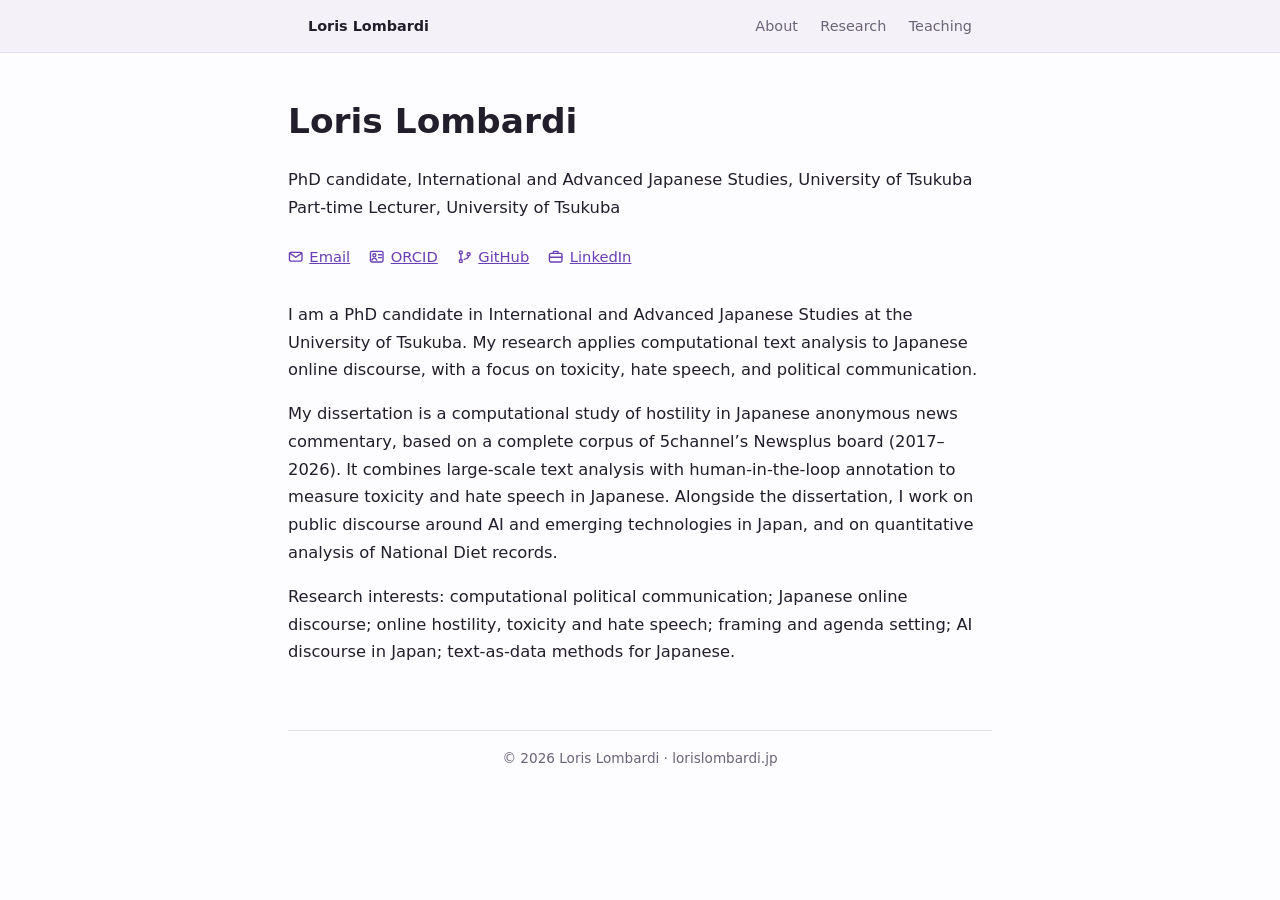
==== docs/index.html @ 89d7ee1a "minimalist restyle" ====
<!DOCTYPE html>
<html xmlns="http://www.w3.org/1999/xhtml" lang="en" xml:lang="en"><head>

<meta charset="utf-8">
<meta name="generator" content="quarto-1.10.18">

<meta name="viewport" content="width=device-width, initial-scale=1.0, user-scalable=yes">


<title>Loris Lombardi</title>
<style>
/* Default styles provided by pandoc.
** See https://pandoc.org/MANUAL.html#variables-for-html for config info.
*/
span.smallcaps{font-variant: small-caps;}
div.columns{display: flex; gap: 1.5em;}
div.column{flex: auto;}
@media screen {
div.columns{gap: min(4vw, 1.5em);}
div.column{overflow-x: auto;}
}
div.hanging-indent{margin-left: 1.5em; text-indent: -1.5em;}
ul.task-list{list-style: none;}
ul.task-list li input[type="checkbox"] {
  width: 0.8em;
  margin: 0 0.8em 0.2em -1em; /* quarto-specific, see https://github.com/quarto-dev/quarto-cli/issues/4556 */ 
  vertical-align: middle;
}
.display.math{display: block; text-align: center; margin: 0.5rem auto;}
</style>




<link rel="stylesheet" href="style.css">
</head>

<body>

<nav>
  <a class="me" href="index.html">Loris Lombardi</a>
  <a href="index.html">About</a>
  <a href="research.html">Research</a>
  <a href="teaching.html">Teaching</a>
</nav>

<header id="title-block-header">
<h1 class="title">Loris Lombardi</h1>

</header>


<p>PhD candidate, International and Advanced Japanese Studies, University of Tsukuba<br>
Part-time Lecturer, University of Tsukuba</p>
<p class="links">
<a href="mailto:loris.lombardi.jp@gmail.com"><svg viewbox="0 0 16 16" fill="none" stroke="currentColor" stroke-width="1.4" stroke-linecap="round" stroke-linejoin="round" aria-hidden="true"><rect x="1.5" y="3.5" width="13" height="9" rx="1.5"></rect><path d="M2 4.5l6 4 6-4"></path></svg>Email</a> <a href="https://orcid.org/0009-0002-4915-1750"><svg viewbox="0 0 16 16" fill="none" stroke="currentColor" stroke-width="1.4" stroke-linecap="round" stroke-linejoin="round" aria-hidden="true"><rect x="1.5" y="2.5" width="13" height="11" rx="1.5"></rect><circle cx="5.5" cy="6.5" r="1.6"></circle><path d="M3 11.5c.6-1.3 1.5-2 2.5-2s1.9.7 2.5 2M10 6h3M10 9h3"></path></svg>ORCID</a> <a href="https://github.com/lolonifuji"><svg viewbox="0 0 16 16" fill="none" stroke="currentColor" stroke-width="1.4" stroke-linecap="round" stroke-linejoin="round" aria-hidden="true"><circle cx="4" cy="3.5" r="1.6"></circle><circle cx="4" cy="12.5" r="1.6"></circle><circle cx="12" cy="5.5" r="1.6"></circle><path d="M4 5.1v5.8M12 7.1c0 2.4-2 3.2-4.5 3.6"></path></svg>GitHub</a> <a href="https://www.linkedin.com/in/lorislombardi"><svg viewbox="0 0 16 16" fill="none" stroke="currentColor" stroke-width="1.4" stroke-linecap="round" stroke-linejoin="round" aria-hidden="true"><rect x="1.5" y="4.5" width="13" height="9" rx="1.5"></rect><path d="M5.5 4.5V3.2c0-.4.3-.7.7-.7h3.6c.4 0 .7.3.7.7v1.3M1.5 8.5h13"></path></svg>LinkedIn</a>
</p>
<p>I am a PhD candidate in International and Advanced Japanese Studies at the University of Tsukuba. My research applies computational text analysis to Japanese online discourse, with a focus on toxicity, hate speech, and political communication.</p>
<p>My dissertation is a computational study of hostility in Japanese anonymous news commentary, based on a complete corpus of 5channel’s Newsplus board (2017–2026). It combines large-scale text analysis with human-in-the-loop annotation to measure toxicity and hate speech in Japanese. Alongside the dissertation, I work on public discourse around AI and emerging technologies in Japan, and on quantitative analysis of National Diet records.</p>
<p>Research interests: computational political communication; Japanese online discourse; online hostility, toxicity and hate speech; framing and agenda setting; AI discourse in Japan; text-as-data methods for Japanese.</p>


<footer>© 2026 Loris Lombardi · lorislombardi.jp</footer>




</body></html>
---- docs/style.css ----
/* Loris Lombardi — lorislombardi.jp
   Dark by default; follows the visitor's system when they prefer light. */

:root {
  --bg:     #0e0d12;
  --raise:  #17151e;
  --text:   #e8e6ee;
  --muted:  #9a95a8;
  --accent: #b79ae8;
  --rule:   #2a2735;
  color-scheme: dark;
}

@media (prefers-color-scheme: light) {
  :root {
    --bg:     #fdfcfe;
    --raise:  #f4f1f8;
    --text:   #221e2c;
    --muted:  #6b6478;
    --accent: #6a3fb5;
    --rule:   #e4dfed;
    color-scheme: light;
  }
}

body {
  max-width: 44rem;
  margin: 0 auto;
  padding: 0 1.25rem 4rem;
  background: var(--bg);
  color: var(--text);
  font-family: system-ui, "Hiragino Kaku Gothic ProN", "Yu Gothic UI", sans-serif;
  font-size: 1.02rem;
  line-height: 1.7;
}

/* nav sits in a full-width band above the text column */

nav {
  display: flex;
  gap: 1.4rem;
  margin: 0 calc(50% - 50vw) 3rem;
  padding: 0.85rem max(1.25rem, calc(50vw - 20.75rem));
  background: var(--raise);
  border-bottom: 1px solid var(--rule);
  font-size: 0.9rem;
}

nav .me { font-weight: 650; margin-right: auto; color: var(--text); }
nav a   { color: var(--muted); text-decoration: none; }
nav a:hover, nav .me:hover { color: var(--accent); }

h1 { font-size: 2.15rem; font-weight: 650; line-height: 1.2; margin: 0 0 1.5rem; }

h2 {
  font-size: 1.3rem;
  font-weight: 600;
  line-height: 1.2;
  margin: 3rem 0 1.2rem;
  padding-bottom: 0.35rem;
  border-bottom: 1px solid var(--rule);
}

a { color: var(--accent); }

/* icon row under the affiliation */

.links {
  display: flex;
  flex-wrap: wrap;
  gap: 1.2rem;
  margin: 1.4rem 0 2rem;
  font-size: 0.92rem;
}

.links a { display: inline-flex; align-items: center; gap: 0.4em; }
.links svg { width: 1.05em; height: 1.05em; flex: none; }

/* backtick spans in the .qmd are the status words */

code {
  font-family: inherit;
  font-size: 0.88em;
  font-style: italic;
  color: var(--muted);
}

footer {
  margin-top: 4rem;
  padding-top: 1rem;
  border-top: 1px solid var(--rule);
  color: var(--muted);
  font-size: 0.85rem;
  text-align: center;
}
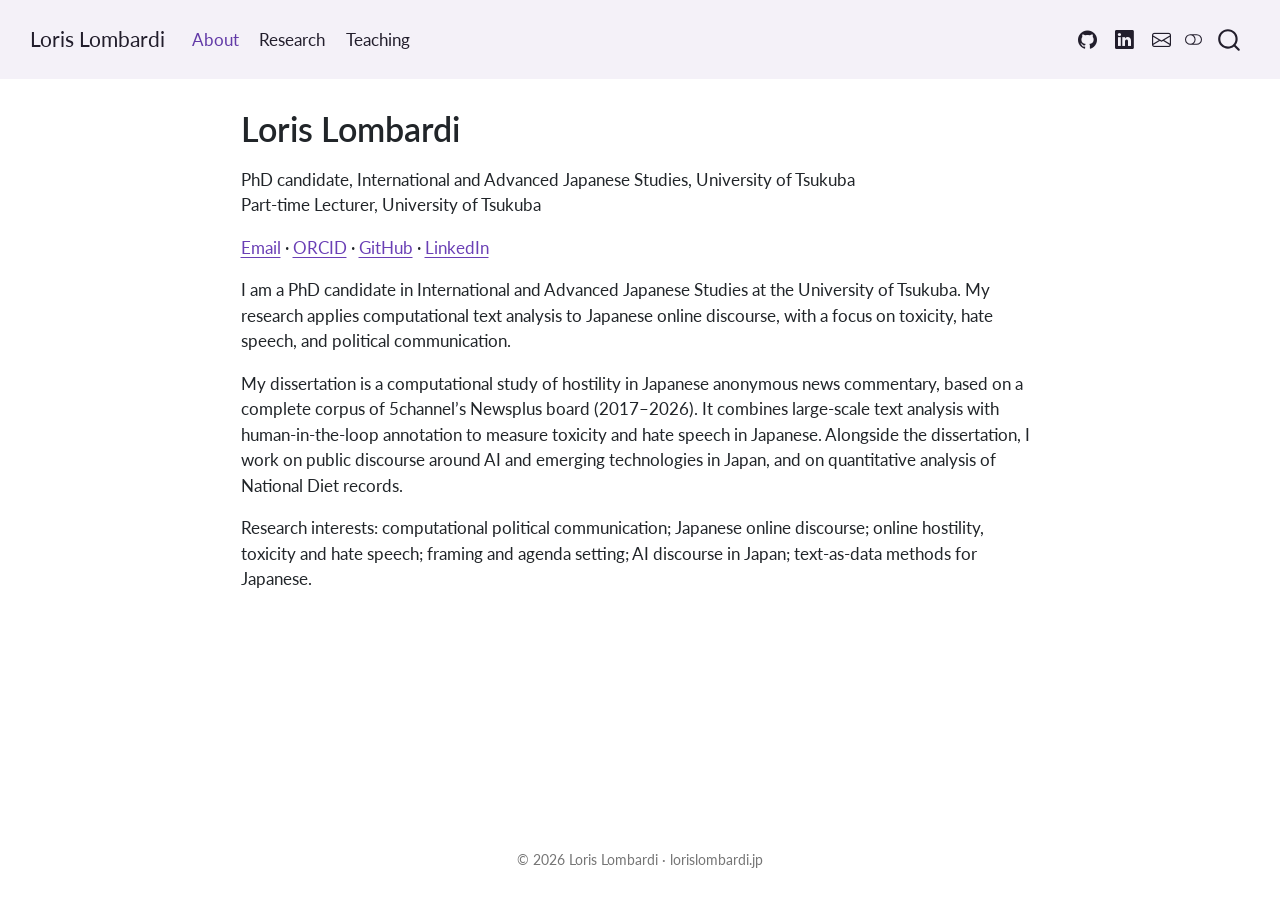
==== commit 7b0c0b5b: "revert restyle" ====
--- a/docs/index.html
+++ b/docs/index.html
@@ -26,41 +26,742 @@
   margin: 0 0.8em 0.2em -1em; /* quarto-specific, see https://github.com/quarto-dev/quarto-cli/issues/4556 */ 
   vertical-align: middle;
 }
-.display.math{display: block; text-align: center; margin: 0.5rem auto;}
 </style>
 
 
-
-
-<link rel="stylesheet" href="style.css">
+<script src="site_libs/quarto-nav/quarto-nav.js"></script>
+<script src="site_libs/quarto-nav/headroom.min.js"></script>
+<script src="site_libs/clipboard/clipboard.min.js"></script>
+<script src="site_libs/quarto-search/autocomplete.umd.js"></script>
+<script src="site_libs/quarto-search/fuse.min.js"></script>
+<script src="site_libs/quarto-search/quarto-search.js"></script>
+<meta name="quarto:offset" content="./">
+<script src="site_libs/quarto-html/quarto.js" type="module"></script>
+<script src="site_libs/quarto-html/tabsets/tabsets.js" type="module"></script>
+<script src="site_libs/quarto-html/popper.min.js"></script>
+<script src="site_libs/quarto-html/tippy.umd.min.js"></script>
+<script src="site_libs/quarto-html/anchor.min.js"></script>
+<link href="site_libs/quarto-html/tippy.css" rel="stylesheet">
+<link href="site_libs/quarto-html/quarto-syntax-highlighting-64a204ab8560d761af7679ceaba22944.css" rel="stylesheet" class="quarto-color-scheme" id="quarto-text-highlighting-styles">
+<link href="site_libs/quarto-html/quarto-syntax-highlighting-dark-b85bc7c33db8c58e0ec93c3465666fed.css" rel="stylesheet" class="quarto-color-scheme quarto-color-alternate" id="quarto-text-highlighting-styles">
+<link href="site_libs/quarto-html/quarto-syntax-highlighting-64a204ab8560d761af7679ceaba22944.css" rel="stylesheet" class="quarto-color-scheme-extra" id="quarto-text-highlighting-styles">
+<script src="site_libs/bootstrap/bootstrap.min.js"></script>
+<link href="site_libs/bootstrap/bootstrap-icons.css" rel="stylesheet">
+<link href="site_libs/bootstrap/bootstrap-0002edb258801a004821be51d7a4dec7.min.css" rel="stylesheet" append-hash="true" class="quarto-color-scheme" id="quarto-bootstrap" data-mode="light">
+<link href="site_libs/bootstrap/bootstrap-dark-726019d8664c9b7720eb464dc71f8869.min.css" rel="stylesheet" append-hash="true" class="quarto-color-scheme quarto-color-alternate" id="quarto-bootstrap" data-mode="dark">
+<link href="site_libs/bootstrap/bootstrap-0002edb258801a004821be51d7a4dec7.min.css" rel="stylesheet" append-hash="true" class="quarto-color-scheme-extra" id="quarto-bootstrap" data-mode="light">
+<script id="quarto-search-options" type="application/json">{
+  "location": "navbar",
+  "copy-button": false,
+  "collapse-after": 3,
+  "panel-placement": "end",
+  "type": "overlay",
+  "limit": 50,
+  "keyboard-shortcut": [
+    "f",
+    "/",
+    "s"
+  ],
+  "show-item-context": false,
+  "language": {
+    "search-no-results-text": "No results",
+    "search-matching-documents-text": "matching documents",
+    "search-copy-link-title": "Copy link to search",
+    "search-hide-matches-text": "Hide additional matches",
+    "search-more-match-text": "more match in this document",
+    "search-more-matches-text": "more matches in this document",
+    "search-clear-button-title": "Clear",
+    "search-text-placeholder": "",
+    "search-detached-cancel-button-title": "Cancel",
+    "search-submit-button-title": "Submit",
+    "search-label": "Search"
+  }
+}</script>
+
+
 </head>
 
-<body>
-
-<nav>
-  <a class="me" href="index.html">Loris Lombardi</a>
-  <a href="index.html">About</a>
-  <a href="research.html">Research</a>
-  <a href="teaching.html">Teaching</a>
-</nav>
-
-<header id="title-block-header">
+<body class="nav-fixed fullcontent quarto-light"><script id="quarto-html-before-body" type="application/javascript">
+    const toggleBodyColorMode = (bsSheetEl) => {
+      const mode = bsSheetEl.getAttribute("data-mode");
+      const bodyEl = window.document.querySelector("body");
+      if (mode === "dark") {
+        bodyEl.classList.add("quarto-dark");
+        bodyEl.classList.remove("quarto-light");
+      } else {
+        bodyEl.classList.add("quarto-light");
+        bodyEl.classList.remove("quarto-dark");
+      }
+    }
+    const toggleBodyColorPrimary = () => {
+      const bsSheetEl = window.document.querySelector("link#quarto-bootstrap:not([rel=disabled-stylesheet])");
+      if (bsSheetEl) {
+        toggleBodyColorMode(bsSheetEl);
+      }
+    }
+    const setColorSchemeToggle = (alternate) => {
+      const toggles = window.document.querySelectorAll('.quarto-color-scheme-toggle');
+      for (let i=0; i < toggles.length; i++) {
+        const toggle = toggles[i];
+        if (toggle) {
+          if (alternate) {
+            toggle.classList.add("alternate");
+          } else {
+            toggle.classList.remove("alternate");
+          }
+        }
+      }
+    };
+    const toggleColorMode = (alternate) => {
+      // Switch the stylesheets
+      const primaryStylesheets = window.document.querySelectorAll('link.quarto-color-scheme:not(.quarto-color-alternate)');
+      const alternateStylesheets = window.document.querySelectorAll('link.quarto-color-scheme.quarto-color-alternate');
+      manageTransitions('#quarto-margin-sidebar .nav-link', false);
+      if (alternate) {
+        // note: dark is layered on light, we don't disable primary!
+        enableStylesheet(alternateStylesheets);
+        for (const sheetNode of alternateStylesheets) {
+          if (sheetNode.id === "quarto-bootstrap") {
+            toggleBodyColorMode(sheetNode);
+          }
+        }
+      } else {
+        disableStylesheet(alternateStylesheets);
+        enableStylesheet(primaryStylesheets)
+        toggleBodyColorPrimary();
+      }
+      manageTransitions('#quarto-margin-sidebar .nav-link', true);
+      // Switch the toggles
+      setColorSchemeToggle(alternate)
+      // Hack to workaround the fact that safari doesn't
+      // properly recolor the scrollbar when toggling (#1455)
+      if (navigator.userAgent.indexOf('Safari') > 0 && navigator.userAgent.indexOf('Chrome') == -1) {
+        manageTransitions("body", false);
+        window.scrollTo(0, 1);
+        setTimeout(() => {
+          window.scrollTo(0, 0);
+          manageTransitions("body", true);
+        }, 40);
+      }
+    }
+    const disableStylesheet = (stylesheets) => {
+      for (let i=0; i < stylesheets.length; i++) {
+        const stylesheet = stylesheets[i];
+        stylesheet.rel = 'disabled-stylesheet';
+      }
+    }
+    const enableStylesheet = (stylesheets) => {
+      for (let i=0; i < stylesheets.length; i++) {
+        const stylesheet = stylesheets[i];
+        if(stylesheet.rel !== 'stylesheet') { // for Chrome, which will still FOUC without this check
+          stylesheet.rel = 'stylesheet';
+        }
+      }
+    }
+    const manageTransitions = (selector, allowTransitions) => {
+      const els = window.document.querySelectorAll(selector);
+      for (let i=0; i < els.length; i++) {
+        const el = els[i];
+        if (allowTransitions) {
+          el.classList.remove('notransition');
+        } else {
+          el.classList.add('notransition');
+        }
+      }
+    }
+    const isFileUrl = () => {
+      return window.location.protocol === 'file:';
+    }
+    const hasAlternateSentinel = () => {
+      let styleSentinel = getColorSchemeSentinel();
+      if (styleSentinel !== null) {
+        return styleSentinel === "alternate";
+      } else {
+        return false;
+      }
+    }
+    const setStyleSentinel = (alternate) => {
+      const value = alternate ? "alternate" : "default";
+      if (!isFileUrl()) {
+        window.localStorage.setItem("quarto-color-scheme", value);
+      } else {
+        localAlternateSentinel = value;
+      }
+    }
+    const getColorSchemeSentinel = () => {
+      if (!isFileUrl()) {
+        const storageValue = window.localStorage.getItem("quarto-color-scheme");
+        return storageValue != null ? storageValue : localAlternateSentinel;
+      } else {
+        return localAlternateSentinel;
+      }
+    }
+    const toggleGiscusIfUsed = (isAlternate, darkModeDefault) => {
+      const baseTheme = document.querySelector('#giscus-base-theme')?.value ?? 'light';
+      const alternateTheme = document.querySelector('#giscus-alt-theme')?.value ?? 'dark';
+      let newTheme = '';
+      if(authorPrefersDark) {
+        newTheme = isAlternate ? baseTheme : alternateTheme;
+      } else {
+        newTheme = isAlternate ? alternateTheme : baseTheme;
+      }
+      const changeGiscusTheme = () => {
+        // From: https://github.com/giscus/giscus/issues/336
+        const sendMessage = (message) => {
+          const iframe = document.querySelector('iframe.giscus-frame');
+          if (!iframe) return;
+          iframe.contentWindow.postMessage({ giscus: message }, 'https://giscus.app');
+        }
+        sendMessage({
+          setConfig: {
+            theme: newTheme
+          }
+        });
+      }
+      const isGiscussLoaded = window.document.querySelector('iframe.giscus-frame') !== null;
+      if (isGiscussLoaded) {
+        changeGiscusTheme();
+      }
+    };
+    const authorPrefersDark = false;
+    const darkModeDefault = authorPrefersDark;
+      document.querySelector('link#quarto-text-highlighting-styles.quarto-color-scheme-extra').rel = 'disabled-stylesheet';
+      document.querySelector('link#quarto-bootstrap.quarto-color-scheme-extra').rel = 'disabled-stylesheet';
+    let localAlternateSentinel = darkModeDefault ? 'alternate' : 'default';
+    // Dark / light mode switch
+    window.quartoToggleColorScheme = () => {
+      // Read the current dark / light value
+      let toAlternate = !hasAlternateSentinel();
+      toggleColorMode(toAlternate);
+      setStyleSentinel(toAlternate);
+      toggleGiscusIfUsed(toAlternate, darkModeDefault);
+      window.dispatchEvent(new Event('resize'));
+    };
+    // Switch to dark mode if need be
+    if (hasAlternateSentinel()) {
+      toggleColorMode(true);
+    } else {
+      toggleColorMode(false);
+    }
+  </script>
+
+<div id="quarto-search-results"></div>
+  <header id="quarto-header" class="headroom fixed-top">
+    <nav class="navbar navbar-expand-lg " data-bs-theme="dark">
+      <div class="navbar-container container-fluid">
+      <div class="navbar-brand-container mx-auto">
+    <a class="navbar-brand" href="./index.html">
+    <span class="navbar-title">Loris Lombardi</span>
+    </a>
+  </div>
+            <div id="quarto-search" class="" title="Search"></div>
+          <button class="navbar-toggler" type="button" data-bs-toggle="collapse" data-bs-target="#navbarCollapse" aria-controls="navbarCollapse" role="menu" aria-expanded="false" aria-label="Toggle navigation" onclick="if (window.quartoToggleHeadroom) { window.quartoToggleHeadroom(); }">
+  <span class="navbar-toggler-icon"></span>
+</button>
+          <div class="collapse navbar-collapse" id="navbarCollapse">
+            <ul class="navbar-nav navbar-nav-scroll me-auto">
+  <li class="nav-item">
+    <a class="nav-link active" href="./index.html" aria-current="page"> 
+<span class="menu-text">About</span></a>
+  </li>  
+  <li class="nav-item">
+    <a class="nav-link" href="./research.html"> 
+<span class="menu-text">Research</span></a>
+  </li>  
+  <li class="nav-item">
+    <a class="nav-link" href="./teaching.html"> 
+<span class="menu-text">Teaching</span></a>
+  </li>  
+</ul>
+            <ul class="navbar-nav navbar-nav-scroll ms-auto">
+  <li class="nav-item compact">
+    <a class="nav-link" href="https://github.com/lolonifuji"> <i class="bi bi-github" role="img" aria-label="GitHub">
+</i> 
+<span class="menu-text"></span></a>
+  </li>  
+  <li class="nav-item compact">
+    <a class="nav-link" href="https://www.linkedin.com/in/lorislombardi"> <i class="bi bi-linkedin" role="img" aria-label="LinkedIn">
+</i> 
+<span class="menu-text"></span></a>
+  </li>  
+  <li class="nav-item compact">
+    <a class="nav-link" href="mailto:loris.lombardi.jp@gmail.com"> <i class="bi bi-envelope" role="img" aria-label="Email">
+</i> 
+<span class="menu-text"></span></a>
+  </li>  
+</ul>
+          </div> <!-- /navcollapse -->
+            <div class="quarto-navbar-tools">
+  <a href="" class="quarto-color-scheme-toggle quarto-navigation-tool  px-1" onclick="window.quartoToggleColorScheme(); return false;" title="Toggle dark mode"><i class="bi"></i></a>
+</div>
+      </div> <!-- /container-fluid -->
+    </nav>
+</header>
+<!-- content -->
+<div id="quarto-content" class="quarto-container page-columns page-rows-contents page-layout-article page-navbar">
+<!-- sidebar -->
+<!-- margin-sidebar -->
+    
+<!-- main -->
+<main class="content" id="quarto-document-content">
+
+
+<header id="title-block-header" class="quarto-title-block default">
+<div class="quarto-title">
 <h1 class="title">Loris Lombardi</h1>
+</div>
+
+
+
+<div class="quarto-title-meta">
+
+    
+  
+    
+  </div>
+  
+
 
 </header>
 
 
 <p>PhD candidate, International and Advanced Japanese Studies, University of Tsukuba<br>
 Part-time Lecturer, University of Tsukuba</p>
-<p class="links">
-<a href="mailto:loris.lombardi.jp@gmail.com"><svg viewbox="0 0 16 16" fill="none" stroke="currentColor" stroke-width="1.4" stroke-linecap="round" stroke-linejoin="round" aria-hidden="true"><rect x="1.5" y="3.5" width="13" height="9" rx="1.5"></rect><path d="M2 4.5l6 4 6-4"></path></svg>Email</a> <a href="https://orcid.org/0009-0002-4915-1750"><svg viewbox="0 0 16 16" fill="none" stroke="currentColor" stroke-width="1.4" stroke-linecap="round" stroke-linejoin="round" aria-hidden="true"><rect x="1.5" y="2.5" width="13" height="11" rx="1.5"></rect><circle cx="5.5" cy="6.5" r="1.6"></circle><path d="M3 11.5c.6-1.3 1.5-2 2.5-2s1.9.7 2.5 2M10 6h3M10 9h3"></path></svg>ORCID</a> <a href="https://github.com/lolonifuji"><svg viewbox="0 0 16 16" fill="none" stroke="currentColor" stroke-width="1.4" stroke-linecap="round" stroke-linejoin="round" aria-hidden="true"><circle cx="4" cy="3.5" r="1.6"></circle><circle cx="4" cy="12.5" r="1.6"></circle><circle cx="12" cy="5.5" r="1.6"></circle><path d="M4 5.1v5.8M12 7.1c0 2.4-2 3.2-4.5 3.6"></path></svg>GitHub</a> <a href="https://www.linkedin.com/in/lorislombardi"><svg viewbox="0 0 16 16" fill="none" stroke="currentColor" stroke-width="1.4" stroke-linecap="round" stroke-linejoin="round" aria-hidden="true"><rect x="1.5" y="4.5" width="13" height="9" rx="1.5"></rect><path d="M5.5 4.5V3.2c0-.4.3-.7.7-.7h3.6c.4 0 .7.3.7.7v1.3M1.5 8.5h13"></path></svg>LinkedIn</a>
-</p>
+<p><a href="mailto:loris.lombardi.jp@gmail.com">Email</a> · <a href="https://orcid.org/0009-0002-4915-1750">ORCID</a> · <a href="https://github.com/lolonifuji">GitHub</a> · <a href="https://www.linkedin.com/in/lorislombardi">LinkedIn</a></p>
 <p>I am a PhD candidate in International and Advanced Japanese Studies at the University of Tsukuba. My research applies computational text analysis to Japanese online discourse, with a focus on toxicity, hate speech, and political communication.</p>
 <p>My dissertation is a computational study of hostility in Japanese anonymous news commentary, based on a complete corpus of 5channel’s Newsplus board (2017–2026). It combines large-scale text analysis with human-in-the-loop annotation to measure toxicity and hate speech in Japanese. Alongside the dissertation, I work on public discourse around AI and emerging technologies in Japan, and on quantitative analysis of National Diet records.</p>
 <p>Research interests: computational political communication; Japanese online discourse; online hostility, toxicity and hate speech; framing and agenda setting; AI discourse in Japan; text-as-data methods for Japanese.</p>
 
 
-<footer>© 2026 Loris Lombardi · lorislombardi.jp</footer>
+
+</main> <!-- /main -->
+<script id="quarto-html-after-body" type="application/javascript">
+  window.document.addEventListener("DOMContentLoaded", function (event) {
+    // Ensure there is a toggle, if there isn't float one in the top right
+    if (window.document.querySelector('.quarto-color-scheme-toggle') === null) {
+      const a = window.document.createElement('a');
+      a.classList.add('top-right');
+      a.classList.add('quarto-color-scheme-toggle');
+      a.href = "";
+      a.onclick = function() { try { window.quartoToggleColorScheme(); } catch {} return false; };
+      const i = window.document.createElement("i");
+      i.classList.add('bi');
+      a.appendChild(i);
+      window.document.body.appendChild(a);
+    }
+    setColorSchemeToggle(hasAlternateSentinel())
+    const icon = "";
+    const anchorJS = new window.AnchorJS();
+    anchorJS.options = {
+      placement: 'right',
+      icon: icon
+    };
+    anchorJS.add('.anchored');
+    const isCodeAnnotation = (el) => {
+      for (const clz of el.classList) {
+        if (clz.startsWith('code-annotation-')) {                     
+          return true;
+        }
+      }
+      return false;
+    }
+    const onCopySuccess = function(e) {
+      // button target
+      const button = e.trigger;
+      // don't keep focus
+      button.blur();
+      // flash "checked"
+      button.classList.add('code-copy-button-checked');
+      var currentTitle = button.getAttribute("title");
+      button.setAttribute("title", "Copied!");
+      let tooltip;
+      if (window.bootstrap) {
+        button.setAttribute("data-bs-toggle", "tooltip");
+        button.setAttribute("data-bs-placement", "left");
+        button.setAttribute("data-bs-title", "Copied!");
+        tooltip = new bootstrap.Tooltip(button, 
+          { trigger: "manual", 
+            customClass: "code-copy-button-tooltip",
+            offset: [0, -8]});
+        tooltip.show();    
+      }
+      setTimeout(function() {
+        if (tooltip) {
+          tooltip.hide();
+          button.removeAttribute("data-bs-title");
+          button.removeAttribute("data-bs-toggle");
+          button.removeAttribute("data-bs-placement");
+        }
+        button.setAttribute("title", currentTitle);
+        button.classList.remove('code-copy-button-checked');
+      }, 1000);
+      // clear code selection
+      e.clearSelection();
+    }
+    const getTextToCopy = function(trigger) {
+      const outerScaffold = trigger.parentElement.cloneNode(true);
+      const codeEl = outerScaffold.querySelector('code');
+      for (const childEl of codeEl.children) {
+        if (isCodeAnnotation(childEl)) {
+          childEl.remove();
+        }
+      }
+      return codeEl.innerText;
+    }
+    const clipboard = new window.ClipboardJS('.code-copy-button:not([data-in-quarto-modal])', {
+      text: getTextToCopy
+    });
+    clipboard.on('success', onCopySuccess);
+    if (window.document.getElementById('quarto-embedded-source-code-modal')) {
+      const clipboardModal = new window.ClipboardJS('.code-copy-button[data-in-quarto-modal]', {
+        text: getTextToCopy,
+        container: window.document.getElementById('quarto-embedded-source-code-modal')
+      });
+      clipboardModal.on('success', onCopySuccess);
+    }
+      var localhostRegex = new RegExp(/^(?:http|https):\/\/localhost\:?[0-9]*\//);
+      var mailtoRegex = new RegExp(/^mailto:/);
+        var filterRegex = new RegExp("https:\/\/lorislombardi\.jp");
+      var isInternal = (href) => {
+          return filterRegex.test(href) || localhostRegex.test(href) || mailtoRegex.test(href);
+      }
+      // Inspect non-navigation links and adorn them if external
+     var links = window.document.querySelectorAll('a[href]:not(.nav-link):not(.navbar-brand):not(.toc-action):not(.sidebar-link):not(.sidebar-item-toggle):not(.pagination-link):not(.no-external):not([aria-hidden]):not(.dropdown-item):not(.quarto-navigation-tool):not(.about-link)');
+      for (var i=0; i<links.length; i++) {
+        const link = links[i];
+        if (!isInternal(link.href)) {
+          // undo the damage that might have been done by quarto-nav.js in the case of
+          // links that we want to consider external
+          if (link.dataset.originalHref !== undefined) {
+            link.href = link.dataset.originalHref;
+          }
+        }
+      }
+    function tippyHover(el, contentFn, onTriggerFn, onUntriggerFn) {
+      const config = {
+        allowHTML: true,
+        maxWidth: 500,
+        delay: 100,
+        arrow: false,
+        appendTo: function(el) {
+            return el.parentElement;
+        },
+        interactive: true,
+        interactiveBorder: 10,
+        theme: 'quarto',
+        placement: 'bottom-start',
+      };
+      if (contentFn) {
+        config.content = contentFn;
+      }
+      if (onTriggerFn) {
+        config.onTrigger = onTriggerFn;
+      }
+      if (onUntriggerFn) {
+        config.onUntrigger = onUntriggerFn;
+      }
+      window.tippy(el, config); 
+    }
+    const noterefs = window.document.querySelectorAll('a[role="doc-noteref"]');
+    for (var i=0; i<noterefs.length; i++) {
+      const ref = noterefs[i];
+      tippyHover(ref, function() {
+        // use id or data attribute instead here
+        let href = ref.getAttribute('data-footnote-href') || ref.getAttribute('href');
+        try { href = new URL(href).hash; } catch {}
+        const id = href.replace(/^#\/?/, "");
+        const note = window.document.getElementById(id);
+        if (note) {
+          return note.innerHTML;
+        } else {
+          return "";
+        }
+      });
+    }
+    const xrefs = window.document.querySelectorAll('a.quarto-xref');
+    const processXRef = (id, note) => {
+      // Strip column container classes
+      const stripColumnClz = (el) => {
+        el.classList.remove("page-full", "page-columns");
+        if (el.children) {
+          for (const child of el.children) {
+            stripColumnClz(child);
+          }
+        }
+      }
+      stripColumnClz(note)
+      if (id === null || id.startsWith('sec-')) {
+        // Special case sections, only their first couple elements
+        const container = document.createElement("div");
+        if (note.children && note.children.length > 2) {
+          container.appendChild(note.children[0].cloneNode(true));
+          for (let i = 1; i < note.children.length; i++) {
+            const child = note.children[i];
+            if (child.tagName === "P" && child.innerText === "") {
+              continue;
+            } else {
+              container.appendChild(child.cloneNode(true));
+              break;
+            }
+          }
+          if (window.Quarto?.typesetMath) {
+            window.Quarto.typesetMath(container);
+          }
+          return container.innerHTML
+        } else {
+          if (window.Quarto?.typesetMath) {
+            window.Quarto.typesetMath(note);
+          }
+          return note.innerHTML;
+        }
+      } else {
+        // Remove any anchor links if they are present
+        const anchorLink = note.querySelector('a.anchorjs-link');
+        if (anchorLink) {
+          anchorLink.remove();
+        }
+        if (window.Quarto?.typesetMath) {
+          window.Quarto.typesetMath(note);
+        }
+        if (note.classList.contains("callout")) {
+          return note.outerHTML;
+        } else {
+          return note.innerHTML;
+        }
+      }
+    }
+    for (var i=0; i<xrefs.length; i++) {
+      const xref = xrefs[i];
+      tippyHover(xref, undefined, function(instance) {
+        instance.disable();
+        let url = xref.getAttribute('href');
+        let hash = undefined; 
+        if (url.startsWith('#')) {
+          hash = url;
+        } else {
+          try { hash = new URL(url).hash; } catch {}
+        }
+        if (hash) {
+          const id = hash.replace(/^#\/?/, "");
+          const note = window.document.getElementById(id);
+          if (note !== null) {
+            try {
+              const html = processXRef(id, note.cloneNode(true));
+              instance.setContent(html);
+            } finally {
+              instance.enable();
+              instance.show();
+            }
+          } else {
+            // See if we can fetch this
+            fetch(url.split('#')[0])
+            .then(res => res.text())
+            .then(html => {
+              const parser = new DOMParser();
+              const htmlDoc = parser.parseFromString(html, "text/html");
+              const note = htmlDoc.getElementById(id);
+              if (note !== null) {
+                const html = processXRef(id, note);
+                instance.setContent(html);
+              } 
+            }).finally(() => {
+              instance.enable();
+              instance.show();
+            });
+          }
+        } else {
+          // See if we can fetch a full url (with no hash to target)
+          // This is a special case and we should probably do some content thinning / targeting
+          fetch(url)
+          .then(res => res.text())
+          .then(html => {
+            const parser = new DOMParser();
+            const htmlDoc = parser.parseFromString(html, "text/html");
+            const note = htmlDoc.querySelector('main.content');
+            if (note !== null) {
+              // This should only happen for chapter cross references
+              // (since there is no id in the URL)
+              // remove the first header
+              if (note.children.length > 0 && note.children[0].tagName === "HEADER") {
+                note.children[0].remove();
+              }
+              const html = processXRef(null, note);
+              instance.setContent(html);
+            } 
+          }).finally(() => {
+            instance.enable();
+            instance.show();
+          });
+        }
+      }, function(instance) {
+      });
+    }
+        let selectedAnnoteEl;
+        const selectorForAnnotation = ( cell, annotation) => {
+          let cellAttr = 'data-code-cell="' + cell + '"';
+          let lineAttr = 'data-code-annotation="' +  annotation + '"';
+          const selector = 'span[' + cellAttr + '][' + lineAttr + ']';
+          return selector;
+        }
+        const selectCodeLines = (annoteEl) => {
+          const doc = window.document;
+          const targetCell = annoteEl.getAttribute("data-target-cell");
+          const targetAnnotation = annoteEl.getAttribute("data-target-annotation");
+          const annoteSpan = window.document.querySelector(selectorForAnnotation(targetCell, targetAnnotation));
+          const lines = annoteSpan.getAttribute("data-code-lines").split(",");
+          const lineIds = lines.map((line) => {
+            return targetCell + "-" + line;
+          })
+          let top = null;
+          let height = null;
+          let parent = null;
+          if (lineIds.length > 0) {
+              //compute the position of the single el (top and bottom and make a div)
+              const el = window.document.getElementById(lineIds[0]);
+              top = el.offsetTop;
+              height = el.offsetHeight;
+              parent = el.parentElement.parentElement;
+            if (lineIds.length > 1) {
+              const lastEl = window.document.getElementById(lineIds[lineIds.length - 1]);
+              const bottom = lastEl.offsetTop + lastEl.offsetHeight;
+              height = bottom - top;
+            }
+            if (top !== null && height !== null && parent !== null) {
+              // cook up a div (if necessary) and position it 
+              let div = window.document.getElementById("code-annotation-line-highlight");
+              if (div === null) {
+                div = window.document.createElement("div");
+                div.setAttribute("id", "code-annotation-line-highlight");
+                div.style.position = 'absolute';
+                parent.appendChild(div);
+              }
+              div.style.top = top - 2 + "px";
+              div.style.height = height + 4 + "px";
+              div.style.left = 0;
+              let gutterDiv = window.document.getElementById("code-annotation-line-highlight-gutter");
+              if (gutterDiv === null) {
+                gutterDiv = window.document.createElement("div");
+                gutterDiv.setAttribute("id", "code-annotation-line-highlight-gutter");
+                gutterDiv.style.position = 'absolute';
+                const codeCell = window.document.getElementById(targetCell);
+                const gutter = codeCell.querySelector('.code-annotation-gutter');
+                gutter.appendChild(gutterDiv);
+              }
+              gutterDiv.style.top = top - 2 + "px";
+              gutterDiv.style.height = height + 4 + "px";
+            }
+            selectedAnnoteEl = annoteEl;
+          }
+        };
+        const unselectCodeLines = () => {
+          const elementsIds = ["code-annotation-line-highlight", "code-annotation-line-highlight-gutter"];
+          elementsIds.forEach((elId) => {
+            const div = window.document.getElementById(elId);
+            if (div) {
+              div.remove();
+            }
+          });
+          selectedAnnoteEl = undefined;
+        };
+          // Handle positioning of the toggle
+      window.addEventListener(
+        "resize",
+        throttle(() => {
+          elRect = undefined;
+          if (selectedAnnoteEl) {
+            selectCodeLines(selectedAnnoteEl);
+          }
+        }, 10)
+      );
+      function throttle(fn, ms) {
+      let throttle = false;
+      let timer;
+        return (...args) => {
+          if(!throttle) { // first call gets through
+              fn.apply(this, args);
+              throttle = true;
+          } else { // all the others get throttled
+              if(timer) clearTimeout(timer); // cancel #2
+              timer = setTimeout(() => {
+                fn.apply(this, args);
+                timer = throttle = false;
+              }, ms);
+          }
+        };
+      }
+        // Attach click handler to the DT
+        const annoteDls = window.document.querySelectorAll('dt[data-target-cell]');
+        for (const annoteDlNode of annoteDls) {
+          annoteDlNode.addEventListener('click', (event) => {
+            const clickedEl = event.target;
+            if (clickedEl !== selectedAnnoteEl) {
+              unselectCodeLines();
+              const activeEl = window.document.querySelector('dt[data-target-cell].code-annotation-active');
+              if (activeEl) {
+                activeEl.classList.remove('code-annotation-active');
+              }
+              selectCodeLines(clickedEl);
+              clickedEl.classList.add('code-annotation-active');
+            } else {
+              // Unselect the line
+              unselectCodeLines();
+              clickedEl.classList.remove('code-annotation-active');
+            }
+          });
+        }
+    const findCites = (el) => {
+      const parentEl = el.parentElement;
+      if (parentEl) {
+        const cites = parentEl.dataset.cites;
+        if (cites) {
+          return {
+            el,
+            cites: cites.split(' ')
+          };
+        } else {
+          return findCites(el.parentElement)
+        }
+      } else {
+        return undefined;
+      }
+    };
+    var bibliorefs = window.document.querySelectorAll('a[role="doc-biblioref"]');
+    for (var i=0; i<bibliorefs.length; i++) {
+      const ref = bibliorefs[i];
+      const citeInfo = findCites(ref);
+      if (citeInfo) {
+        tippyHover(citeInfo.el, function() {
+          var popup = window.document.createElement('div');
+          citeInfo.cites.forEach(function(cite) {
+            var citeDiv = window.document.createElement('div');
+            citeDiv.classList.add('hanging-indent');
+            citeDiv.classList.add('csl-entry');
+            var biblioDiv = window.document.getElementById('ref-' + cite);
+            if (biblioDiv) {
+              citeDiv.innerHTML = biblioDiv.innerHTML;
+            }
+            popup.appendChild(citeDiv);
+          });
+          return popup.innerHTML;
+        });
+      }
+    }
+  });
+  </script>
+</div> <!-- /content -->
+<footer class="footer">
+  <div class="nav-footer">
+    <div class="nav-footer-left">
+      &nbsp;
+    </div>   
+    <div class="nav-footer-center">
+<p>© 2026 Loris Lombardi · lorislombardi.jp</p>
+</div>
+    <div class="nav-footer-right">
+      &nbsp;
+    </div>
+  </div>
+</footer>
 
 
 
--- a/docs/site_libs/quarto-html/tippy.css
+++ b/docs/site_libs/quarto-html/tippy.css
@@ -0,0 +1 @@
+.tippy-box[data-animation=fade][data-state=hidden]{opacity:0}[data-tippy-root]{max-width:calc(100vw - 10px)}.tippy-box{position:relative;background-color:#333;color:#fff;border-radius:4px;font-size:14px;line-height:1.4;white-space:normal;outline:0;transition-property:transform,visibility,opacity}.tippy-box[data-placement^=top]>.tippy-arrow{bottom:0}.tippy-box[data-placement^=top]>.tippy-arrow:before{bottom:-7px;left:0;border-width:8px 8px 0;border-top-color:initial;transform-origin:center top}.tippy-box[data-placement^=bottom]>.tippy-arrow{top:0}.tippy-box[data-placement^=bottom]>.tippy-arrow:before{top:-7px;left:0;border-width:0 8px 8px;border-bottom-color:initial;transform-origin:center bottom}.tippy-box[data-placement^=left]>.tippy-arrow{right:0}.tippy-box[data-placement^=left]>.tippy-arrow:before{border-width:8px 0 8px 8px;border-left-color:initial;right:-7px;transform-origin:center left}.tippy-box[data-placement^=right]>.tippy-arrow{left:0}.tippy-box[data-placement^=right]>.tippy-arrow:before{left:-7px;border-width:8px 8px 8px 0;border-right-color:initial;transform-origin:center right}.tippy-box[data-inertia][data-state=visible]{transition-timing-function:cubic-bezier(.54,1.5,.38,1.11)}.tippy-arrow{width:16px;height:16px;color:#333}.tippy-arrow:before{content:"";position:absolute;border-color:transparent;border-style:solid}.tippy-content{position:relative;padding:5px 9px;z-index:1}
--- a/docs/site_libs/quarto-html/quarto-syntax-highlighting-64a204ab8560d761af7679ceaba22944.css
+++ b/docs/site_libs/quarto-html/quarto-syntax-highlighting-64a204ab8560d761af7679ceaba22944.css
@@ -0,0 +1,236 @@
+/* quarto syntax highlight colors */
+:root {
+  --quarto-hl-ot-color: #003B4F;
+  --quarto-hl-at-color: #657422;
+  --quarto-hl-ss-color: #20794D;
+  --quarto-hl-an-color: #5E5E5E;
+  --quarto-hl-fu-color: #4758AB;
+  --quarto-hl-st-color: #20794D;
+  --quarto-hl-cf-color: #003B4F;
+  --quarto-hl-op-color: #5E5E5E;
+  --quarto-hl-er-color: #AD0000;
+  --quarto-hl-bn-color: #AD0000;
+  --quarto-hl-al-color: #AD0000;
+  --quarto-hl-va-color: #111111;
+  --quarto-hl-bu-color: inherit;
+  --quarto-hl-ex-color: inherit;
+  --quarto-hl-pp-color: #AD0000;
+  --quarto-hl-in-color: #5E5E5E;
+  --quarto-hl-vs-color: #20794D;
+  --quarto-hl-wa-color: #5E5E5E;
+  --quarto-hl-do-color: #5E5E5E;
+  --quarto-hl-im-color: #00769E;
+  --quarto-hl-ch-color: #20794D;
+  --quarto-hl-dt-color: #AD0000;
+  --quarto-hl-fl-color: #AD0000;
+  --quarto-hl-co-color: #5E5E5E;
+  --quarto-hl-cv-color: #5E5E5E;
+  --quarto-hl-cn-color: #8f5902;
+  --quarto-hl-sc-color: #5E5E5E;
+  --quarto-hl-dv-color: #AD0000;
+  --quarto-hl-kw-color: #003B4F;
+}
+
+/* other quarto variables */
+:root {
+  --quarto-font-monospace: SFMono-Regular, Menlo, Monaco, Consolas, "Liberation Mono", "Courier New", monospace;
+}
+
+/* syntax highlight based on Pandoc's rules */
+pre > code.sourceCode > span {
+  color: #003B4F;
+}
+
+code.sourceCode > span {
+  color: #003B4F;
+}
+
+div.sourceCode,
+div.sourceCode pre.sourceCode {
+  color: #003B4F;
+}
+
+/* Normal */
+code span {
+  color: #003B4F;
+}
+
+/* Alert */
+code span.al {
+  color: #AD0000;
+  font-style: inherit;
+}
+
+/* Annotation */
+code span.an {
+  color: #5E5E5E;
+  font-style: inherit;
+}
+
+/* Attribute */
+code span.at {
+  color: #657422;
+  font-style: inherit;
+}
+
+/* BaseN */
+code span.bn {
+  color: #AD0000;
+  font-style: inherit;
+}
+
+/* BuiltIn */
+code span.bu {
+  font-style: inherit;
+}
+
+/* ControlFlow */
+code span.cf {
+  color: #003B4F;
+  font-weight: bold;
+  font-style: inherit;
+}
+
+/* Char */
+code span.ch {
+  color: #20794D;
+  font-style: inherit;
+}
+
+/* Constant */
+code span.cn {
+  color: #8f5902;
+  font-style: inherit;
+}
+
+/* Comment */
+code span.co {
+  color: #5E5E5E;
+  font-style: inherit;
+}
+
+/* CommentVar */
+code span.cv {
+  color: #5E5E5E;
+  font-style: italic;
+}
+
+/* Documentation */
+code span.do {
+  color: #5E5E5E;
+  font-style: italic;
+}
+
+/* DataType */
+code span.dt {
+  color: #AD0000;
+  font-style: inherit;
+}
+
+/* DecVal */
+code span.dv {
+  color: #AD0000;
+  font-style: inherit;
+}
+
+/* Error */
+code span.er {
+  color: #AD0000;
+  font-style: inherit;
+}
+
+/* Extension */
+code span.ex {
+  font-style: inherit;
+}
+
+/* Float */
+code span.fl {
+  color: #AD0000;
+  font-style: inherit;
+}
+
+/* Function */
+code span.fu {
+  color: #4758AB;
+  font-style: inherit;
+}
+
+/* Import */
+code span.im {
+  color: #00769E;
+  font-style: inherit;
+}
+
+/* Information */
+code span.in {
+  color: #5E5E5E;
+  font-style: inherit;
+}
+
+/* Keyword */
+code span.kw {
+  color: #003B4F;
+  font-weight: bold;
+  font-style: inherit;
+}
+
+/* Operator */
+code span.op {
+  color: #5E5E5E;
+  font-style: inherit;
+}
+
+/* Other */
+code span.ot {
+  color: #003B4F;
+  font-style: inherit;
+}
+
+/* Preprocessor */
+code span.pp {
+  color: #AD0000;
+  font-style: inherit;
+}
+
+/* SpecialChar */
+code span.sc {
+  color: #5E5E5E;
+  font-style: inherit;
+}
+
+/* SpecialString */
+code span.ss {
+  color: #20794D;
+  font-style: inherit;
+}
+
+/* String */
+code span.st {
+  color: #20794D;
+  font-style: inherit;
+}
+
+/* Variable */
+code span.va {
+  color: #111111;
+  font-style: inherit;
+}
+
+/* VerbatimString */
+code span.vs {
+  color: #20794D;
+  font-style: inherit;
+}
+
+/* Warning */
+code span.wa {
+  color: #5E5E5E;
+  font-style: italic;
+}
+
+.prevent-inlining {
+  content: "</";
+}
+
+/*# sourceMappingURL=9d8d5bb603a83b8298b89080a598c93b.css.map */
--- a/docs/site_libs/quarto-html/quarto-syntax-highlighting-dark-b85bc7c33db8c58e0ec93c3465666fed.css
+++ b/docs/site_libs/quarto-html/quarto-syntax-highlighting-dark-b85bc7c33db8c58e0ec93c3465666fed.css
@@ -0,0 +1,219 @@
+/* quarto syntax highlight colors */
+:root {
+  --quarto-hl-al-color: #f07178;
+  --quarto-hl-an-color: #d4d0ab;
+  --quarto-hl-at-color: #00e0e0;
+  --quarto-hl-bn-color: #d4d0ab;
+  --quarto-hl-bu-color: #abe338;
+  --quarto-hl-ch-color: #abe338;
+  --quarto-hl-co-color: #f8f8f2;
+  --quarto-hl-cv-color: #ffd700;
+  --quarto-hl-cn-color: #ffd700;
+  --quarto-hl-cf-color: #ffa07a;
+  --quarto-hl-dt-color: #ffa07a;
+  --quarto-hl-dv-color: #d4d0ab;
+  --quarto-hl-do-color: #f8f8f2;
+  --quarto-hl-er-color: #f07178;
+  --quarto-hl-ex-color: #00e0e0;
+  --quarto-hl-fl-color: #d4d0ab;
+  --quarto-hl-fu-color: #ffa07a;
+  --quarto-hl-im-color: #abe338;
+  --quarto-hl-in-color: #d4d0ab;
+  --quarto-hl-kw-color: #ffa07a;
+  --quarto-hl-op-color: #ffa07a;
+  --quarto-hl-ot-color: #00e0e0;
+  --quarto-hl-pp-color: #dcc6e0;
+  --quarto-hl-re-color: #00e0e0;
+  --quarto-hl-sc-color: #abe338;
+  --quarto-hl-ss-color: #abe338;
+  --quarto-hl-st-color: #abe338;
+  --quarto-hl-va-color: #00e0e0;
+  --quarto-hl-vs-color: #abe338;
+  --quarto-hl-wa-color: #dcc6e0;
+}
+
+/* other quarto variables */
+:root {
+  --quarto-font-monospace: SFMono-Regular, Menlo, Monaco, Consolas, "Liberation Mono", "Courier New", monospace;
+}
+
+/* syntax highlight based on Pandoc's rules */
+pre > code.sourceCode > span {
+  color: #f8f8f2;
+}
+
+code.sourceCode > span {
+  color: #f8f8f2;
+}
+
+div.sourceCode,
+div.sourceCode pre.sourceCode {
+  color: #f8f8f2;
+}
+
+/* Normal */
+code span {
+  color: #f8f8f2;
+}
+
+/* Alert */
+code span.al {
+  color: #f07178;
+}
+
+/* Annotation */
+code span.an {
+  color: #d4d0ab;
+}
+
+/* Attribute */
+code span.at {
+  color: #00e0e0;
+}
+
+/* BaseN */
+code span.bn {
+  color: #d4d0ab;
+}
+
+/* BuiltIn */
+code span.bu {
+  color: #abe338;
+}
+
+/* ControlFlow */
+code span.cf {
+  font-weight: bold;
+  color: #ffa07a;
+}
+
+/* Char */
+code span.ch {
+  color: #abe338;
+}
+
+/* Constant */
+code span.cn {
+  color: #ffd700;
+}
+
+/* Comment */
+code span.co {
+  font-style: italic;
+  color: #f8f8f2;
+}
+
+/* CommentVar */
+code span.cv {
+  color: #ffd700;
+}
+
+/* Documentation */
+code span.do {
+  color: #f8f8f2;
+}
+
+/* DataType */
+code span.dt {
+  color: #ffa07a;
+}
+
+/* DecVal */
+code span.dv {
+  color: #d4d0ab;
+}
+
+/* Error */
+code span.er {
+  color: #f07178;
+  text-decoration: underline;
+}
+
+/* Extension */
+code span.ex {
+  font-weight: bold;
+  color: #00e0e0;
+}
+
+/* Float */
+code span.fl {
+  color: #d4d0ab;
+}
+
+/* Function */
+code span.fu {
+  color: #ffa07a;
+}
+
+/* Import */
+code span.im {
+  color: #abe338;
+}
+
+/* Information */
+code span.in {
+  color: #d4d0ab;
+}
+
+/* Keyword */
+code span.kw {
+  font-weight: bold;
+  color: #ffa07a;
+}
+
+/* Operator */
+code span.op {
+  color: #ffa07a;
+}
+
+/* Other */
+code span.ot {
+  color: #00e0e0;
+}
+
+/* Preprocessor */
+code span.pp {
+  color: #dcc6e0;
+}
+
+/* RegionMarker */
+code span.re {
+  background-color: #f8f8f2;
+  color: #00e0e0;
+}
+
+/* SpecialChar */
+code span.sc {
+  color: #abe338;
+}
+
+/* SpecialString */
+code span.ss {
+  color: #abe338;
+}
+
+/* String */
+code span.st {
+  color: #abe338;
+}
+
+/* Variable */
+code span.va {
+  color: #00e0e0;
+}
+
+/* VerbatimString */
+code span.vs {
+  color: #abe338;
+}
+
+/* Warning */
+code span.wa {
+  color: #dcc6e0;
+}
+
+.prevent-inlining {
+  content: "</";
+}
+
+/*# sourceMappingURL=4ed8f1090dec6531da29ab00902aa718.css.map */
--- a/docs/site_libs/quarto-html/quarto-syntax-highlighting-64a204ab8560d761af7679ceaba22944.css
+++ b/docs/site_libs/quarto-html/quarto-syntax-highlighting-64a204ab8560d761af7679ceaba22944.css
@@ -0,0 +1,236 @@
+/* quarto syntax highlight colors */
+:root {
+  --quarto-hl-ot-color: #003B4F;
+  --quarto-hl-at-color: #657422;
+  --quarto-hl-ss-color: #20794D;
+  --quarto-hl-an-color: #5E5E5E;
+  --quarto-hl-fu-color: #4758AB;
+  --quarto-hl-st-color: #20794D;
+  --quarto-hl-cf-color: #003B4F;
+  --quarto-hl-op-color: #5E5E5E;
+  --quarto-hl-er-color: #AD0000;
+  --quarto-hl-bn-color: #AD0000;
+  --quarto-hl-al-color: #AD0000;
+  --quarto-hl-va-color: #111111;
+  --quarto-hl-bu-color: inherit;
+  --quarto-hl-ex-color: inherit;
+  --quarto-hl-pp-color: #AD0000;
+  --quarto-hl-in-color: #5E5E5E;
+  --quarto-hl-vs-color: #20794D;
+  --quarto-hl-wa-color: #5E5E5E;
+  --quarto-hl-do-color: #5E5E5E;
+  --quarto-hl-im-color: #00769E;
+  --quarto-hl-ch-color: #20794D;
+  --quarto-hl-dt-color: #AD0000;
+  --quarto-hl-fl-color: #AD0000;
+  --quarto-hl-co-color: #5E5E5E;
+  --quarto-hl-cv-color: #5E5E5E;
+  --quarto-hl-cn-color: #8f5902;
+  --quarto-hl-sc-color: #5E5E5E;
+  --quarto-hl-dv-color: #AD0000;
+  --quarto-hl-kw-color: #003B4F;
+}
+
+/* other quarto variables */
+:root {
+  --quarto-font-monospace: SFMono-Regular, Menlo, Monaco, Consolas, "Liberation Mono", "Courier New", monospace;
+}
+
+/* syntax highlight based on Pandoc's rules */
+pre > code.sourceCode > span {
+  color: #003B4F;
+}
+
+code.sourceCode > span {
+  color: #003B4F;
+}
+
+div.sourceCode,
+div.sourceCode pre.sourceCode {
+  color: #003B4F;
+}
+
+/* Normal */
+code span {
+  color: #003B4F;
+}
+
+/* Alert */
+code span.al {
+  color: #AD0000;
+  font-style: inherit;
+}
+
+/* Annotation */
+code span.an {
+  color: #5E5E5E;
+  font-style: inherit;
+}
+
+/* Attribute */
+code span.at {
+  color: #657422;
+  font-style: inherit;
+}
+
+/* BaseN */
+code span.bn {
+  color: #AD0000;
+  font-style: inherit;
+}
+
+/* BuiltIn */
+code span.bu {
+  font-style: inherit;
+}
+
+/* ControlFlow */
+code span.cf {
+  color: #003B4F;
+  font-weight: bold;
+  font-style: inherit;
+}
+
+/* Char */
+code span.ch {
+  color: #20794D;
+  font-style: inherit;
+}
+
+/* Constant */
+code span.cn {
+  color: #8f5902;
+  font-style: inherit;
+}
+
+/* Comment */
+code span.co {
+  color: #5E5E5E;
+  font-style: inherit;
+}
+
+/* CommentVar */
+code span.cv {
+  color: #5E5E5E;
+  font-style: italic;
+}
+
+/* Documentation */
+code span.do {
+  color: #5E5E5E;
+  font-style: italic;
+}
+
+/* DataType */
+code span.dt {
+  color: #AD0000;
+  font-style: inherit;
+}
+
+/* DecVal */
+code span.dv {
+  color: #AD0000;
+  font-style: inherit;
+}
+
+/* Error */
+code span.er {
+  color: #AD0000;
+  font-style: inherit;
+}
+
+/* Extension */
+code span.ex {
+  font-style: inherit;
+}
+
+/* Float */
+code span.fl {
+  color: #AD0000;
+  font-style: inherit;
+}
+
+/* Function */
+code span.fu {
+  color: #4758AB;
+  font-style: inherit;
+}
+
+/* Import */
+code span.im {
+  color: #00769E;
+  font-style: inherit;
+}
+
+/* Information */
+code span.in {
+  color: #5E5E5E;
+  font-style: inherit;
+}
+
+/* Keyword */
+code span.kw {
+  color: #003B4F;
+  font-weight: bold;
+  font-style: inherit;
+}
+
+/* Operator */
+code span.op {
+  color: #5E5E5E;
+  font-style: inherit;
+}
+
+/* Other */
+code span.ot {
+  color: #003B4F;
+  font-style: inherit;
+}
+
+/* Preprocessor */
+code span.pp {
+  color: #AD0000;
+  font-style: inherit;
+}
+
+/* SpecialChar */
+code span.sc {
+  color: #5E5E5E;
+  font-style: inherit;
+}
+
+/* SpecialString */
+code span.ss {
+  color: #20794D;
+  font-style: inherit;
+}
+
+/* String */
+code span.st {
+  color: #20794D;
+  font-style: inherit;
+}
+
+/* Variable */
+code span.va {
+  color: #111111;
+  font-style: inherit;
+}
+
+/* VerbatimString */
+code span.vs {
+  color: #20794D;
+  font-style: inherit;
+}
+
+/* Warning */
+code span.wa {
+  color: #5E5E5E;
+  font-style: italic;
+}
+
+.prevent-inlining {
+  content: "</";
+}
+
+/*# sourceMappingURL=9d8d5bb603a83b8298b89080a598c93b.css.map */
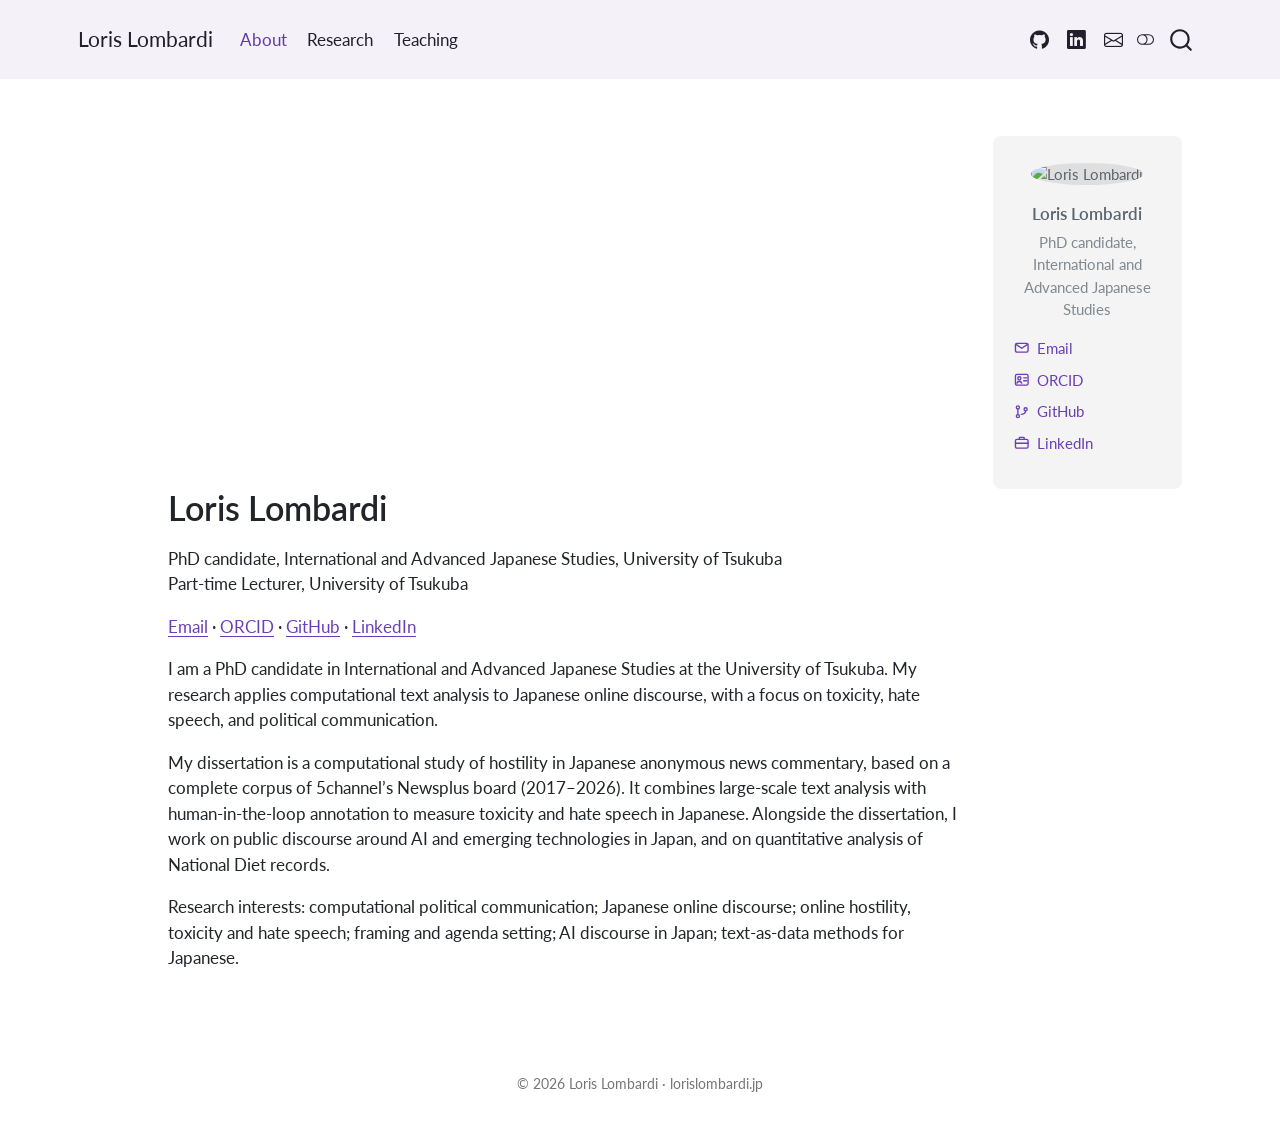
==== commit 9954d5ff: "profile sidebar" ====
--- a/docs/index.html
+++ b/docs/index.html
@@ -79,9 +79,10 @@
 }</script>
 
 
+<link rel="stylesheet" href="style.css">
 </head>
 
-<body class="nav-fixed fullcontent quarto-light"><script id="quarto-html-before-body" type="application/javascript">
+<body class="nav-fixed quarto-light"><script id="quarto-html-before-body" type="application/javascript">
     const toggleBodyColorMode = (bsSheetEl) => {
       const mode = bsSheetEl.getAttribute("data-mode");
       const bodyEl = window.document.querySelector("body");
@@ -301,10 +302,23 @@
 <div id="quarto-content" class="quarto-container page-columns page-rows-contents page-layout-article page-navbar">
 <!-- sidebar -->
 <!-- margin-sidebar -->
-    
+    <div id="quarto-margin-sidebar" class="sidebar margin-sidebar zindex-bottom">
+        
+    </div>
 <!-- main -->
-<main class="content" id="quarto-document-content">
-
+<main class="content page-columns page-full" id="quarto-document-content">
+
+<aside id="profile">
+  <img class="portrait" src="images/loris.jpg" alt="Loris Lombardi">
+  <p class="pname">Loris Lombardi</p>
+  <p class="pbio">PhD candidate, International and Advanced Japanese Studies</p>
+  <ul class="plinks">
+    <li><a href="mailto:loris.lombardi.jp@gmail.com"><svg viewbox="0 0 16 16" fill="none" stroke="currentColor" stroke-width="1.4" stroke-linecap="round" stroke-linejoin="round" aria-hidden="true"><rect x="1.5" y="3.5" width="13" height="9" rx="1.5"></rect><path d="M2 4.5l6 4 6-4"></path></svg>Email</a></li>
+    <li><a href="https://orcid.org/0009-0002-4915-1750"><svg viewbox="0 0 16 16" fill="none" stroke="currentColor" stroke-width="1.4" stroke-linecap="round" stroke-linejoin="round" aria-hidden="true"><rect x="1.5" y="2.5" width="13" height="11" rx="1.5"></rect><circle cx="5.5" cy="6.5" r="1.6"></circle><path d="M3 11.5c.6-1.3 1.5-2 2.5-2s1.9.7 2.5 2M10 6h3M10 9h3"></path></svg>ORCID</a></li>
+    <li><a href="https://github.com/lolonifuji"><svg viewbox="0 0 16 16" fill="none" stroke="currentColor" stroke-width="1.4" stroke-linecap="round" stroke-linejoin="round" aria-hidden="true"><circle cx="4" cy="3.5" r="1.6"></circle><circle cx="4" cy="12.5" r="1.6"></circle><circle cx="12" cy="5.5" r="1.6"></circle><path d="M4 5.1v5.8M12 7.1c0 2.4-2 3.2-4.5 3.6"></path></svg>GitHub</a></li>
+    <li><a href="https://www.linkedin.com/in/lorislombardi"><svg viewbox="0 0 16 16" fill="none" stroke="currentColor" stroke-width="1.4" stroke-linecap="round" stroke-linejoin="round" aria-hidden="true"><rect x="1.5" y="4.5" width="13" height="9" rx="1.5"></rect><path d="M5.5 4.5V3.2c0-.4.3-.7.7-.7h3.6c.4 0 .7.3.7.7v1.3M1.5 8.5h13"></path></svg>LinkedIn</a></li>
+  </ul>
+</aside>
 
 <header id="title-block-header" class="quarto-title-block default">
 <div class="quarto-title">
--- a/docs/style.css
+++ b/docs/style.css
@@ -0,0 +1,75 @@
+/* Status words (`in press`, `open access`) must not break mid-phrase. */
+
+code {
+  white-space: nowrap;
+}
+
+/* Navbar contents sit over the text column, not against the window edges. */
+
+.navbar > .container-fluid {
+  max-width: 1150px;
+  margin: 0 auto;
+}
+
+/* Profile rail — third column, left of the body, opposite the TOC. */
+
+#profile {
+  grid-column: page-start / body-start-outset;
+  align-self: start;
+  position: sticky;
+  top: 5.5rem;
+  margin: 1.5rem 1.5rem 0 0;
+  padding: 1.5rem 1.25rem;
+  border-radius: 8px;
+  background: rgba(128, 128, 128, 0.09);
+  text-align: center;
+  font-size: 0.87rem;
+  line-height: 1.5;
+}
+
+#profile .portrait {
+  width: 8.5rem;
+  height: 8.5rem;
+  border-radius: 50%;
+  object-fit: cover;
+  background: rgba(128, 128, 128, 0.18);
+}
+
+#profile .pname {
+  margin: 0.9rem 0 0.3rem;
+  font-weight: 600;
+  font-size: 1rem;
+}
+
+#profile .pbio {
+  margin: 0 0 1rem;
+  opacity: 0.75;
+}
+
+#profile .plinks {
+  list-style: none;
+  margin: 0;
+  padding: 0;
+  text-align: left;
+}
+
+#profile .plinks li { margin-bottom: 0.45rem; }
+
+#profile .plinks a {
+  display: inline-flex;
+  align-items: center;
+  gap: 0.5em;
+  text-decoration: none;
+}
+
+#profile .plinks svg { width: 1.05em; height: 1.05em; flex: none; }
+
+/* Below the three-column breakpoint the rail goes back in the flow. */
+
+@media (max-width: 991px) {
+  #profile {
+    grid-column: body-start / body-end;
+    position: static;
+    margin: 1rem 0 2rem;
+  }
+}
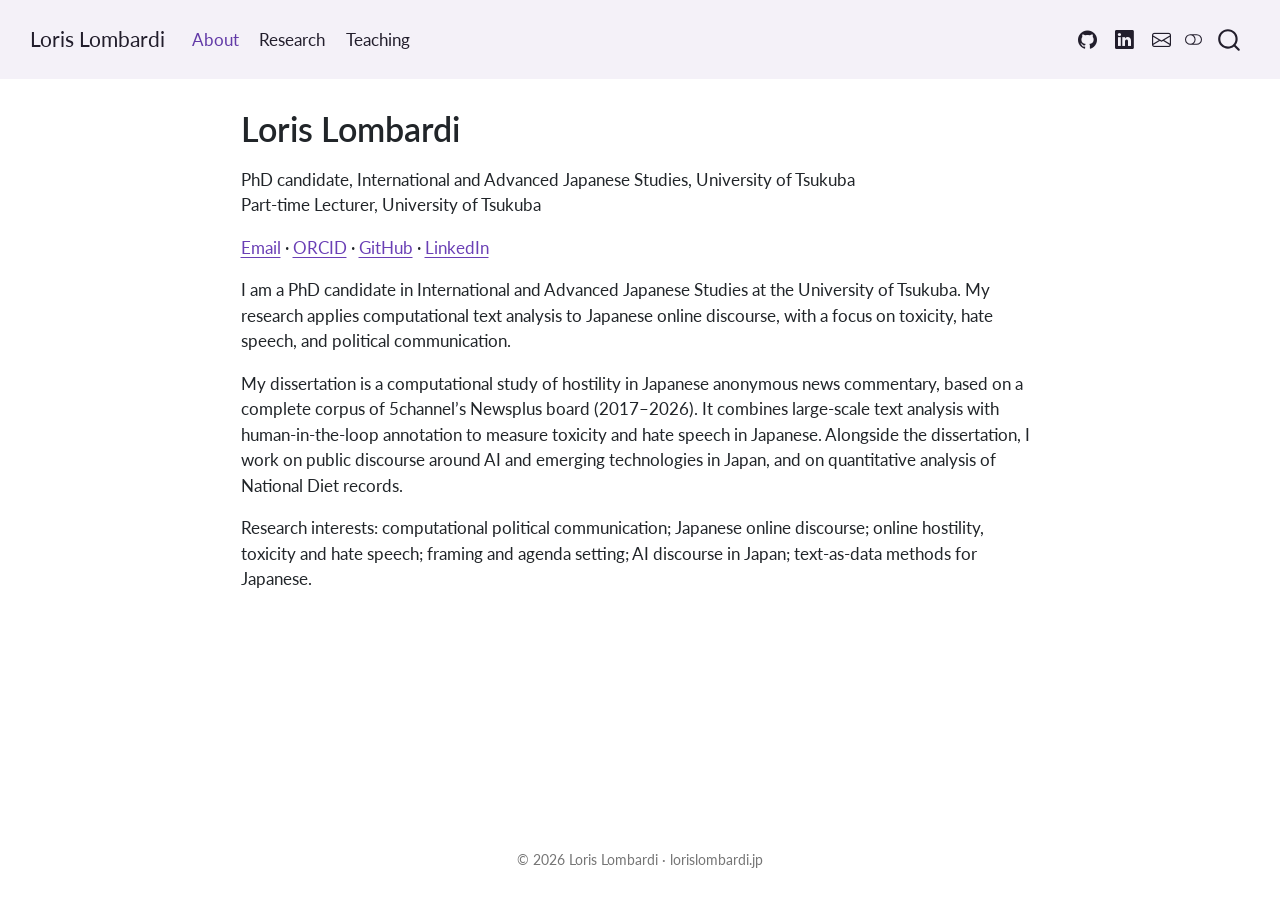
==== commit 8dbc4838: "Revert "profile sidebar" This reverts commit 9954d5ffc2a7c39cdac59fa280422120e7b621ff." ====
--- a/docs/index.html
+++ b/docs/index.html
@@ -79,10 +79,9 @@
 }</script>
 
 
-<link rel="stylesheet" href="style.css">
 </head>
 
-<body class="nav-fixed quarto-light"><script id="quarto-html-before-body" type="application/javascript">
+<body class="nav-fixed fullcontent quarto-light"><script id="quarto-html-before-body" type="application/javascript">
     const toggleBodyColorMode = (bsSheetEl) => {
       const mode = bsSheetEl.getAttribute("data-mode");
       const bodyEl = window.document.querySelector("body");
@@ -302,23 +301,10 @@
 <div id="quarto-content" class="quarto-container page-columns page-rows-contents page-layout-article page-navbar">
 <!-- sidebar -->
 <!-- margin-sidebar -->
-    <div id="quarto-margin-sidebar" class="sidebar margin-sidebar zindex-bottom">
-        
-    </div>
+    
 <!-- main -->
-<main class="content page-columns page-full" id="quarto-document-content">
-
-<aside id="profile">
-  <img class="portrait" src="images/loris.jpg" alt="Loris Lombardi">
-  <p class="pname">Loris Lombardi</p>
-  <p class="pbio">PhD candidate, International and Advanced Japanese Studies</p>
-  <ul class="plinks">
-    <li><a href="mailto:loris.lombardi.jp@gmail.com"><svg viewbox="0 0 16 16" fill="none" stroke="currentColor" stroke-width="1.4" stroke-linecap="round" stroke-linejoin="round" aria-hidden="true"><rect x="1.5" y="3.5" width="13" height="9" rx="1.5"></rect><path d="M2 4.5l6 4 6-4"></path></svg>Email</a></li>
-    <li><a href="https://orcid.org/0009-0002-4915-1750"><svg viewbox="0 0 16 16" fill="none" stroke="currentColor" stroke-width="1.4" stroke-linecap="round" stroke-linejoin="round" aria-hidden="true"><rect x="1.5" y="2.5" width="13" height="11" rx="1.5"></rect><circle cx="5.5" cy="6.5" r="1.6"></circle><path d="M3 11.5c.6-1.3 1.5-2 2.5-2s1.9.7 2.5 2M10 6h3M10 9h3"></path></svg>ORCID</a></li>
-    <li><a href="https://github.com/lolonifuji"><svg viewbox="0 0 16 16" fill="none" stroke="currentColor" stroke-width="1.4" stroke-linecap="round" stroke-linejoin="round" aria-hidden="true"><circle cx="4" cy="3.5" r="1.6"></circle><circle cx="4" cy="12.5" r="1.6"></circle><circle cx="12" cy="5.5" r="1.6"></circle><path d="M4 5.1v5.8M12 7.1c0 2.4-2 3.2-4.5 3.6"></path></svg>GitHub</a></li>
-    <li><a href="https://www.linkedin.com/in/lorislombardi"><svg viewbox="0 0 16 16" fill="none" stroke="currentColor" stroke-width="1.4" stroke-linecap="round" stroke-linejoin="round" aria-hidden="true"><rect x="1.5" y="4.5" width="13" height="9" rx="1.5"></rect><path d="M5.5 4.5V3.2c0-.4.3-.7.7-.7h3.6c.4 0 .7.3.7.7v1.3M1.5 8.5h13"></path></svg>LinkedIn</a></li>
-  </ul>
-</aside>
+<main class="content" id="quarto-document-content">
+
 
 <header id="title-block-header" class="quarto-title-block default">
 <div class="quarto-title">
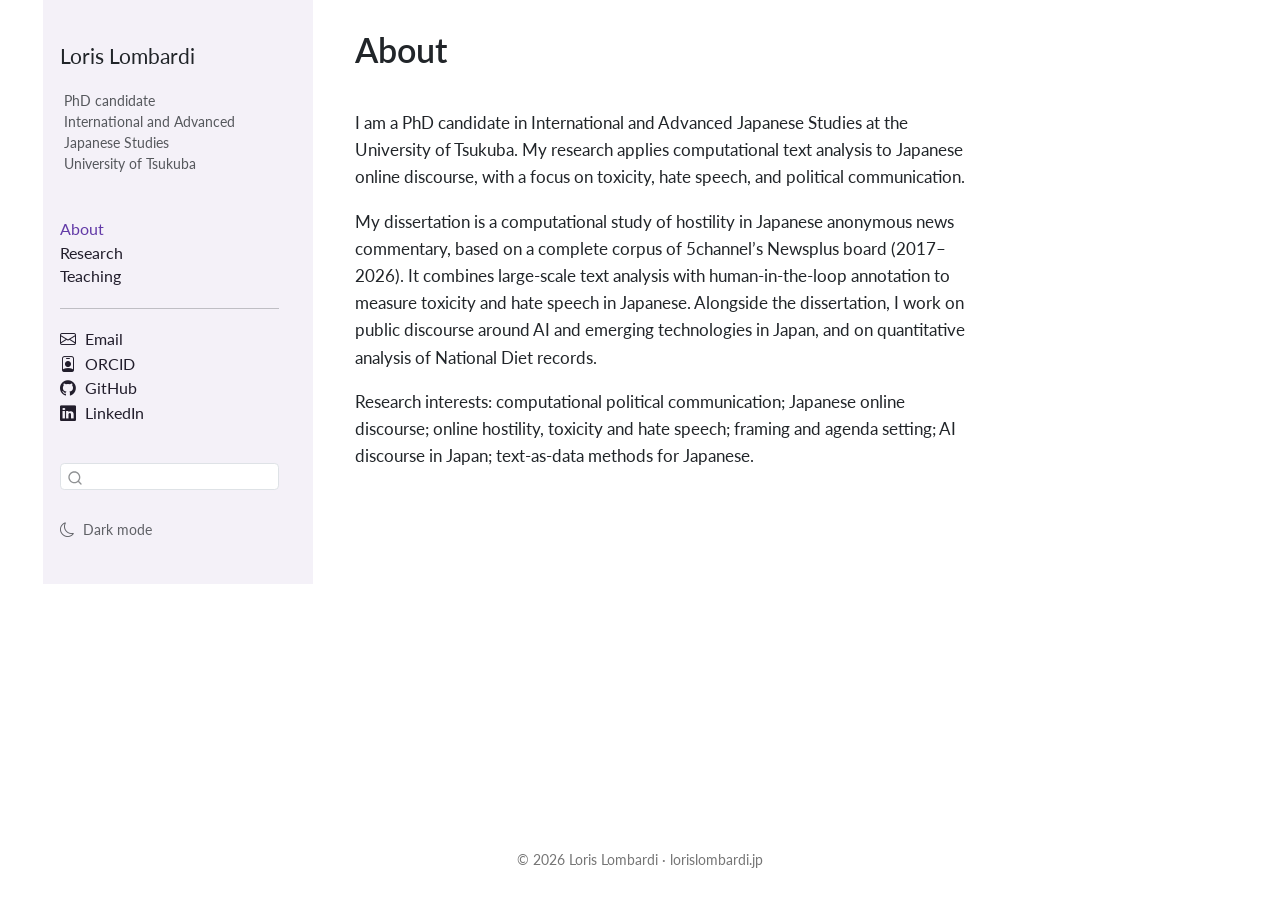
==== commit dcbe012b: "sidebar layout" ====
--- a/docs/index.html
+++ b/docs/index.html
@@ -7,7 +7,7 @@
 <meta name="viewport" content="width=device-width, initial-scale=1.0, user-scalable=yes">
 
 
-<title>Loris Lombardi</title>
+<title>About – Loris Lombardi</title>
 <style>
 /* Default styles provided by pandoc.
 ** See https://pandoc.org/MANUAL.html#variables-for-html for config info.
@@ -47,22 +47,21 @@
 <link href="site_libs/quarto-html/quarto-syntax-highlighting-64a204ab8560d761af7679ceaba22944.css" rel="stylesheet" class="quarto-color-scheme-extra" id="quarto-text-highlighting-styles">
 <script src="site_libs/bootstrap/bootstrap.min.js"></script>
 <link href="site_libs/bootstrap/bootstrap-icons.css" rel="stylesheet">
-<link href="site_libs/bootstrap/bootstrap-0002edb258801a004821be51d7a4dec7.min.css" rel="stylesheet" append-hash="true" class="quarto-color-scheme" id="quarto-bootstrap" data-mode="light">
-<link href="site_libs/bootstrap/bootstrap-dark-726019d8664c9b7720eb464dc71f8869.min.css" rel="stylesheet" append-hash="true" class="quarto-color-scheme quarto-color-alternate" id="quarto-bootstrap" data-mode="dark">
-<link href="site_libs/bootstrap/bootstrap-0002edb258801a004821be51d7a4dec7.min.css" rel="stylesheet" append-hash="true" class="quarto-color-scheme-extra" id="quarto-bootstrap" data-mode="light">
+<link href="site_libs/bootstrap/bootstrap-3145089951980768180b520773b9b3d7.min.css" rel="stylesheet" append-hash="true" class="quarto-color-scheme" id="quarto-bootstrap" data-mode="light">
+<link href="site_libs/bootstrap/bootstrap-dark-503f5bcc2ce80fd3f36763604faf6c55.min.css" rel="stylesheet" append-hash="true" class="quarto-color-scheme quarto-color-alternate" id="quarto-bootstrap" data-mode="dark">
+<link href="site_libs/bootstrap/bootstrap-3145089951980768180b520773b9b3d7.min.css" rel="stylesheet" append-hash="true" class="quarto-color-scheme-extra" id="quarto-bootstrap" data-mode="light">
 <script id="quarto-search-options" type="application/json">{
-  "location": "navbar",
+  "location": "sidebar",
   "copy-button": false,
   "collapse-after": 3,
-  "panel-placement": "end",
-  "type": "overlay",
+  "panel-placement": "start",
+  "type": "textbox",
   "limit": 50,
   "keyboard-shortcut": [
     "f",
     "/",
     "s"
   ],
-  "show-item-context": false,
   "language": {
     "search-no-results-text": "No results",
     "search-matching-documents-text": "matching documents",
@@ -79,9 +78,10 @@
 }</script>
 
 
+<link rel="stylesheet" href="style.css">
 </head>
 
-<body class="nav-fixed fullcontent quarto-light"><script id="quarto-html-before-body" type="application/javascript">
+<body class="nav-sidebar floating quarto-light"><script id="quarto-html-before-body" type="application/javascript">
     const toggleBodyColorMode = (bsSheetEl) => {
       const mode = bsSheetEl.getAttribute("data-mode");
       const bodyEl = window.document.querySelector("body");
@@ -247,68 +247,114 @@
 
 <div id="quarto-search-results"></div>
   <header id="quarto-header" class="headroom fixed-top">
-    <nav class="navbar navbar-expand-lg " data-bs-theme="dark">
-      <div class="navbar-container container-fluid">
-      <div class="navbar-brand-container mx-auto">
-    <a class="navbar-brand" href="./index.html">
-    <span class="navbar-title">Loris Lombardi</span>
-    </a>
-  </div>
-            <div id="quarto-search" class="" title="Search"></div>
-          <button class="navbar-toggler" type="button" data-bs-toggle="collapse" data-bs-target="#navbarCollapse" aria-controls="navbarCollapse" role="menu" aria-expanded="false" aria-label="Toggle navigation" onclick="if (window.quartoToggleHeadroom) { window.quartoToggleHeadroom(); }">
-  <span class="navbar-toggler-icon"></span>
-</button>
-          <div class="collapse navbar-collapse" id="navbarCollapse">
-            <ul class="navbar-nav navbar-nav-scroll me-auto">
-  <li class="nav-item">
-    <a class="nav-link active" href="./index.html" aria-current="page"> 
-<span class="menu-text">About</span></a>
-  </li>  
-  <li class="nav-item">
-    <a class="nav-link" href="./research.html"> 
-<span class="menu-text">Research</span></a>
-  </li>  
-  <li class="nav-item">
-    <a class="nav-link" href="./teaching.html"> 
-<span class="menu-text">Teaching</span></a>
-  </li>  
-</ul>
-            <ul class="navbar-nav navbar-nav-scroll ms-auto">
-  <li class="nav-item compact">
-    <a class="nav-link" href="https://github.com/lolonifuji"> <i class="bi bi-github" role="img" aria-label="GitHub">
-</i> 
-<span class="menu-text"></span></a>
-  </li>  
-  <li class="nav-item compact">
-    <a class="nav-link" href="https://www.linkedin.com/in/lorislombardi"> <i class="bi bi-linkedin" role="img" aria-label="LinkedIn">
-</i> 
-<span class="menu-text"></span></a>
-  </li>  
-  <li class="nav-item compact">
-    <a class="nav-link" href="mailto:loris.lombardi.jp@gmail.com"> <i class="bi bi-envelope" role="img" aria-label="Email">
-</i> 
-<span class="menu-text"></span></a>
-  </li>  
-</ul>
-          </div> <!-- /navcollapse -->
-            <div class="quarto-navbar-tools">
+  <nav class="quarto-secondary-nav">
+    <div class="container-fluid d-flex">
+      <button type="button" class="quarto-btn-toggle btn" data-bs-toggle="collapse" role="button" data-bs-target=".quarto-sidebar-collapse-item" aria-controls="quarto-sidebar" aria-expanded="false" aria-label="Toggle sidebar navigation" onclick="if (window.quartoToggleHeadroom) { window.quartoToggleHeadroom(); }">
+        <i class="bi bi-layout-text-sidebar-reverse"></i>
+      </button>
+        <nav class="quarto-page-breadcrumbs" aria-label="breadcrumb"><ol class="breadcrumb"><li class="breadcrumb-item"><a href="./index.html">About</a></li></ol></nav>
+        <a class="flex-grow-1" role="navigation" data-bs-toggle="collapse" data-bs-target=".quarto-sidebar-collapse-item" aria-controls="quarto-sidebar" aria-expanded="false" aria-label="Toggle sidebar navigation" onclick="if (window.quartoToggleHeadroom) { window.quartoToggleHeadroom(); }">      
+        </a>
+      <button type="button" class="btn quarto-search-button" aria-label="Search" onclick="window.quartoOpenSearch();">
+        <i class="bi bi-search"></i>
+      </button>
+    </div>
+  </nav>
+</header>
+<!-- content -->
+<div id="quarto-content" class="quarto-container page-columns page-rows-contents page-layout-article">
+<!-- sidebar -->
+  <nav id="quarto-sidebar" class="sidebar collapse collapse-horizontal quarto-sidebar-collapse-item sidebar-navigation floating overflow-auto"><div class="quarto-sidebar-header"><div class="sidebar-header-item">
+<div class="profile">
+<div class="portrait" aria-hidden="true">
+
+</div>
+<p class="profile-role">
+PhD candidate<br>International and Advanced Japanese Studies<br>University of Tsukuba
+</p>
+</div>
+</div></div>
+    <div class="pt-lg-2 mt-2 text-left sidebar-header">
+    <div class="sidebar-title mb-0 py-0">
+      <a href="./">Loris Lombardi</a> 
+        <div class="sidebar-tools-main">
   <a href="" class="quarto-color-scheme-toggle quarto-navigation-tool  px-1" onclick="window.quartoToggleColorScheme(); return false;" title="Toggle dark mode"><i class="bi"></i></a>
 </div>
-      </div> <!-- /container-fluid -->
-    </nav>
-</header>
-<!-- content -->
-<div id="quarto-content" class="quarto-container page-columns page-rows-contents page-layout-article page-navbar">
-<!-- sidebar -->
+    </div>
+      </div>
+        <div class="mt-2 flex-shrink-0 align-items-center">
+        <div class="sidebar-search">
+        <div id="quarto-search" class="" title="Search"></div>
+        </div>
+        </div>
+    <div class="sidebar-menu-container"> 
+    <ul class="list-unstyled mt-1">
+        <li class="sidebar-item">
+  <div class="sidebar-item-container"> 
+  <a href="./index.html" class="sidebar-item-text sidebar-link active">
+ <span class="menu-text">About</span></a>
+  </div>
+</li>
+        <li class="sidebar-item">
+  <div class="sidebar-item-container"> 
+  <a href="./research.html" class="sidebar-item-text sidebar-link">
+ <span class="menu-text">Research</span></a>
+  </div>
+</li>
+        <li class="sidebar-item">
+  <div class="sidebar-item-container"> 
+  <a href="./teaching.html" class="sidebar-item-text sidebar-link">
+ <span class="menu-text">Teaching</span></a>
+  </div>
+</li>
+        <li class="px-0"><hr class="sidebar-divider hi "></li>
+        <li class="sidebar-item">
+  <div class="sidebar-item-container"> 
+  <a href="mailto:loris.lombardi.jp@gmail.com" class="sidebar-item-text sidebar-link"><i class="bi bi-envelope" role="img">
+</i> 
+ <span class="menu-text">Email</span></a>
+  </div>
+</li>
+        <li class="sidebar-item">
+  <div class="sidebar-item-container"> 
+  <a href="https://orcid.org/0009-0002-4915-1750" class="sidebar-item-text sidebar-link"><i class="bi bi-person-badge" role="img">
+</i> 
+ <span class="menu-text">ORCID</span></a>
+  </div>
+</li>
+        <li class="sidebar-item">
+  <div class="sidebar-item-container"> 
+  <a href="https://github.com/lolonifuji" class="sidebar-item-text sidebar-link"><i class="bi bi-github" role="img">
+</i> 
+ <span class="menu-text">GitHub</span></a>
+  </div>
+</li>
+        <li class="sidebar-item">
+  <div class="sidebar-item-container"> 
+  <a href="https://www.linkedin.com/in/lorislombardi" class="sidebar-item-text sidebar-link"><i class="bi bi-linkedin" role="img">
+</i> 
+ <span class="menu-text">LinkedIn</span></a>
+  </div>
+</li>
+    </ul>
+    </div>
+<div class="quarto-sidebar-footer"><div class="sidebar-footer-item">
+<div class="theme-switch">
+<p><a href="#" class="theme-toggle" role="button" aria-label="Toggle dark mode" onclick="window.quartoToggleColorScheme(); return false;"><span class="to-dark"><i class="bi bi-moon"></i> Dark mode</span><span class="to-light"><i class="bi bi-sun"></i> Light mode</span></a></p>
+</div>
+</div></div></nav>
+<div id="quarto-sidebar-glass" class="quarto-sidebar-collapse-item" data-bs-toggle="collapse" data-bs-target=".quarto-sidebar-collapse-item"></div>
 <!-- margin-sidebar -->
-    
+    <div id="quarto-margin-sidebar" class="sidebar margin-sidebar zindex-bottom">
+        
+    </div>
 <!-- main -->
 <main class="content" id="quarto-document-content">
 
 
 <header id="title-block-header" class="quarto-title-block default">
 <div class="quarto-title">
-<h1 class="title">Loris Lombardi</h1>
+<h1 class="title">About</h1>
 </div>
 
 
@@ -325,9 +371,6 @@
 </header>
 
 
-<p>PhD candidate, International and Advanced Japanese Studies, University of Tsukuba<br>
-Part-time Lecturer, University of Tsukuba</p>
-<p><a href="mailto:loris.lombardi.jp@gmail.com">Email</a> · <a href="https://orcid.org/0009-0002-4915-1750">ORCID</a> · <a href="https://github.com/lolonifuji">GitHub</a> · <a href="https://www.linkedin.com/in/lorislombardi">LinkedIn</a></p>
 <p>I am a PhD candidate in International and Advanced Japanese Studies at the University of Tsukuba. My research applies computational text analysis to Japanese online discourse, with a focus on toxicity, hate speech, and political communication.</p>
 <p>My dissertation is a computational study of hostility in Japanese anonymous news commentary, based on a complete corpus of 5channel’s Newsplus board (2017–2026). It combines large-scale text analysis with human-in-the-loop annotation to measure toxicity and hate speech in Japanese. Alongside the dissertation, I work on public discourse around AI and emerging technologies in Japan, and on quantitative analysis of National Diet records.</p>
 <p>Research interests: computational political communication; Japanese online discourse; online hostility, toxicity and hate speech; framing and agenda setting; AI discourse in Japan; text-as-data methods for Japanese.</p>
--- a/docs/style.css
+++ b/docs/style.css
@@ -0,0 +1,90 @@
+/* Status words (`in press`, `open access`) never break mid-phrase. */
+
+code { white-space: nowrap; }
+
+/* Profile block at the top of the docked sidebar. */
+
+.profile {
+  padding: 0.5rem 0.25rem 1rem;
+  border-bottom: 1px solid rgba(128, 128, 128, 0.25);
+  margin-bottom: 0.5rem;
+}
+
+.profile .portrait {
+  display: none;
+  width: 9rem;
+  height: 9rem;
+  margin: 0.25rem auto 1rem;
+  border-radius: 50%;
+  background-size: cover;
+  background-position: center;
+}
+
+.profile .profile-name {
+  font-size: 1.25rem;
+  font-weight: 600;
+  margin: 0 0 0.35rem;
+}
+
+.profile .profile-role {
+  font-size: 0.85rem;
+  line-height: 1.45;
+  opacity: 0.75;
+  margin: 0;
+}
+
+/* Sidebar links: icon and label on one line, no wrapping. */
+
+.sidebar-item .sidebar-link { white-space: nowrap; }
+.sidebar-item .sidebar-link .bi { margin-right: 0.35rem; }
+#quarto-sidebar .sidebar-divider { margin: 1.4rem 0 1.25rem; }
+
+/* Heading rhythm in the body. */
+
+#title-block-header { margin-bottom: 2.25rem; }
+h2 { font-size: 1.5rem; margin-top: 2.5rem; padding-bottom: 0.4rem; }
+h3 { font-size: 1.05rem; font-weight: 600; letter-spacing: 0.02em; text-transform: uppercase; opacity: 0.7; margin-top: 1.75rem; margin-bottom: 1rem; }
+p { line-height: 1.6; }
+
+/* Sidebar order without a navbar: name and toggle, role, page links, search. */
+
+#quarto-sidebar {
+  display: flex;
+  flex-direction: column;
+  height: auto !important;
+  max-height: calc(100vh - 2rem) !important;
+  padding: 1.25rem 1rem 1.5rem;
+  align-self: start;
+}
+#quarto-sidebar > .sidebar-header { order: 1; }
+#quarto-sidebar > .quarto-sidebar-header { order: 2; }
+#quarto-sidebar > .sidebar-menu-container { order: 3; }
+#quarto-sidebar > .flex-shrink-0 { order: 4; margin-top: 1.75rem; }
+#quarto-sidebar > .quarto-sidebar-footer { order: 5; margin-top: 0.75rem; }
+#quarto-sidebar .sidebar-tools-main { display: none; }
+#quarto-sidebar .sidebar-search input { font-size: 0.85rem; }
+
+#quarto-sidebar .sidebar-title { font-size: 1.25rem; font-weight: 600; }
+#quarto-sidebar .sidebar-title .sidebar-tools-main { margin-left: 0.75rem; }
+.profile { padding-top: 0; border-bottom: none; margin-bottom: 0.25rem; }
+.profile .profile-role { margin-top: 0.25rem; }
+
+/* Sun/moon theme switch in the sidebar footer. */
+
+.theme-switch .theme-toggle {
+  font-size: 0.85rem;
+  opacity: 0.7;
+  text-decoration: none;
+}
+.theme-switch .theme-toggle:hover { opacity: 1; }
+.theme-switch .bi { margin-right: 0.35rem; }
+body.quarto-light .theme-switch .to-light { display: none; }
+body.quarto-dark .theme-switch .to-dark { display: none; }
+
+/* The TOC column is content-height too, so the footer never pushes it up. */
+
+#quarto-margin-sidebar {
+  height: auto !important;
+  max-height: calc(100vh - 2rem) !important;
+  align-self: start;
+}
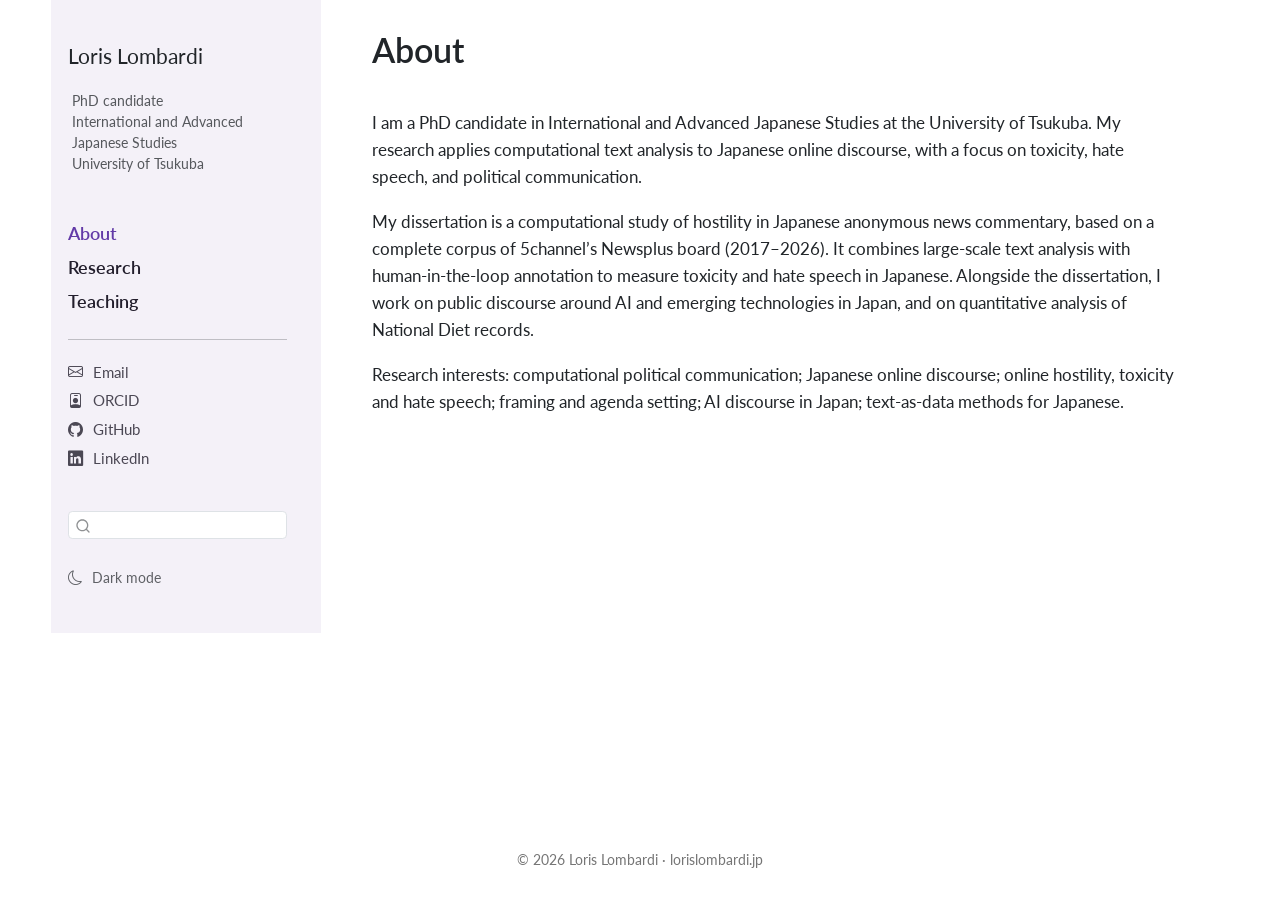
==== commit 83a1f02a: "update research" ====
--- a/docs/index.html
+++ b/docs/index.html
@@ -47,9 +47,9 @@
 <link href="site_libs/quarto-html/quarto-syntax-highlighting-64a204ab8560d761af7679ceaba22944.css" rel="stylesheet" class="quarto-color-scheme-extra" id="quarto-text-highlighting-styles">
 <script src="site_libs/bootstrap/bootstrap.min.js"></script>
 <link href="site_libs/bootstrap/bootstrap-icons.css" rel="stylesheet">
-<link href="site_libs/bootstrap/bootstrap-3145089951980768180b520773b9b3d7.min.css" rel="stylesheet" append-hash="true" class="quarto-color-scheme" id="quarto-bootstrap" data-mode="light">
-<link href="site_libs/bootstrap/bootstrap-dark-503f5bcc2ce80fd3f36763604faf6c55.min.css" rel="stylesheet" append-hash="true" class="quarto-color-scheme quarto-color-alternate" id="quarto-bootstrap" data-mode="dark">
-<link href="site_libs/bootstrap/bootstrap-3145089951980768180b520773b9b3d7.min.css" rel="stylesheet" append-hash="true" class="quarto-color-scheme-extra" id="quarto-bootstrap" data-mode="light">
+<link href="site_libs/bootstrap/bootstrap-3578c9d876ef4ba73c125dac4809cf32.min.css" rel="stylesheet" append-hash="true" class="quarto-color-scheme" id="quarto-bootstrap" data-mode="light">
+<link href="site_libs/bootstrap/bootstrap-dark-7be90fed70df897961aa5caa4abe3116.min.css" rel="stylesheet" append-hash="true" class="quarto-color-scheme quarto-color-alternate" id="quarto-bootstrap" data-mode="dark">
+<link href="site_libs/bootstrap/bootstrap-3578c9d876ef4ba73c125dac4809cf32.min.css" rel="stylesheet" append-hash="true" class="quarto-color-scheme-extra" id="quarto-bootstrap" data-mode="light">
 <script id="quarto-search-options" type="application/json">{
   "location": "sidebar",
   "copy-button": false,
@@ -81,7 +81,7 @@
 <link rel="stylesheet" href="style.css">
 </head>
 
-<body class="nav-sidebar floating quarto-light"><script id="quarto-html-before-body" type="application/javascript">
+<body class="nav-sidebar floating fullcontent quarto-light"><script id="quarto-html-before-body" type="application/javascript">
     const toggleBodyColorMode = (bsSheetEl) => {
       const mode = bsSheetEl.getAttribute("data-mode");
       const bodyEl = window.document.querySelector("body");
@@ -345,9 +345,7 @@
 </div></div></nav>
 <div id="quarto-sidebar-glass" class="quarto-sidebar-collapse-item" data-bs-toggle="collapse" data-bs-target=".quarto-sidebar-collapse-item"></div>
 <!-- margin-sidebar -->
-    <div id="quarto-margin-sidebar" class="sidebar margin-sidebar zindex-bottom">
-        
-    </div>
+    
 <!-- main -->
 <main class="content" id="quarto-document-content">
 
--- a/docs/style.css
+++ b/docs/style.css
@@ -1,6 +1,6 @@
 /* Status words (`in press`, `open access`) never break mid-phrase. */
 
-code { white-space: nowrap; }
+code { display: inline-block; white-space: nowrap; }
 
 /* Profile block at the top of the docked sidebar. */
 
@@ -81,10 +81,23 @@
 body.quarto-light .theme-switch .to-light { display: none; }
 body.quarto-dark .theme-switch .to-dark { display: none; }
 
-/* The TOC column is content-height too, so the footer never pushes it up. */
+/* Always reserve the scrollbar so short and long pages line up. */
 
-#quarto-margin-sidebar {
-  height: auto !important;
-  max-height: calc(100vh - 2rem) !important;
-  align-self: start;
+html { overflow-y: scroll; }
+
+/* Page links read as navigation; contact links below the divider are quieter. */
+
+#quarto-sidebar .sidebar-menu-container > ul > li.sidebar-item .sidebar-link {
+  font-size: 1.05rem;
+  font-weight: 600;
+  padding: 0.3rem 0;
 }
+
+#quarto-sidebar .sidebar-menu-container > ul > li.px-0 ~ li.sidebar-item .sidebar-link {
+  font-size: 0.9rem;
+  font-weight: 400;
+  opacity: 0.8;
+  padding: 0.15rem 0;
+}
+
+#quarto-sidebar .sidebar-menu-container > ul > li.px-0 ~ li.sidebar-item .sidebar-link:hover { opacity: 1; }
